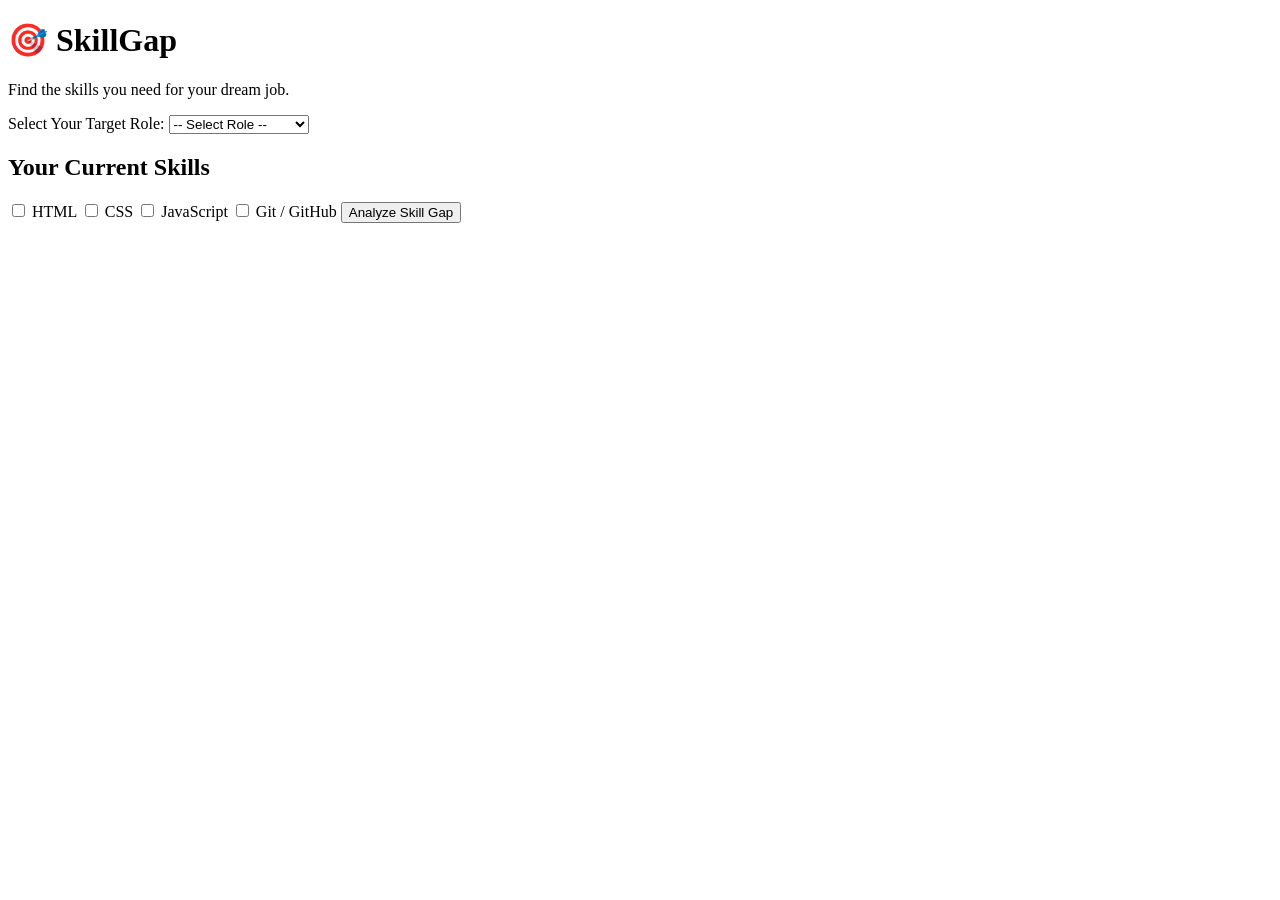
==== index.html @ c1543d16 "Added SkillGap basic UI" ====
<!DOCTYPE html>
<html lang="en">

<head>
    <meta charset="UTF-8">
    <meta name="viewport" content="width=device-width, initial-scale=1.0">

    <title>SkillGap - Job Skill Gap Analyzer</title>

    <link rel="stylesheet" href="style.css">
</head>

<body>

    <div class="container">

        <h1>🎯 SkillGap</h1>

        <p>Find the skills you need for your dream job.</p>

        <label for="role">Select Your Target Role:</label>

        <select id="role">
            <option value="">-- Select Role --</option>
            <option value="frontend">Frontend Developer</option>
            <option value="data">Data Analyst</option>
            <option value="backend">Backend Developer</option>
        </select>

        <h2>Your Current Skills</h2>

        <label>
            <input type="checkbox" value="html">
            HTML
        </label>

        <label>
            <input type="checkbox" value="css">
            CSS
        </label>

        <label>
            <input type="checkbox" value="javascript">
            JavaScript
        </label>

        <label>
            <input type="checkbox" value="git">
            Git / GitHub
        </label>

        <button id="analyzeBtn">
            Analyze Skill Gap
        </button>

        <div id="result"></div>

    </div>

    <script src="script.js"></script>

</body>

</html>
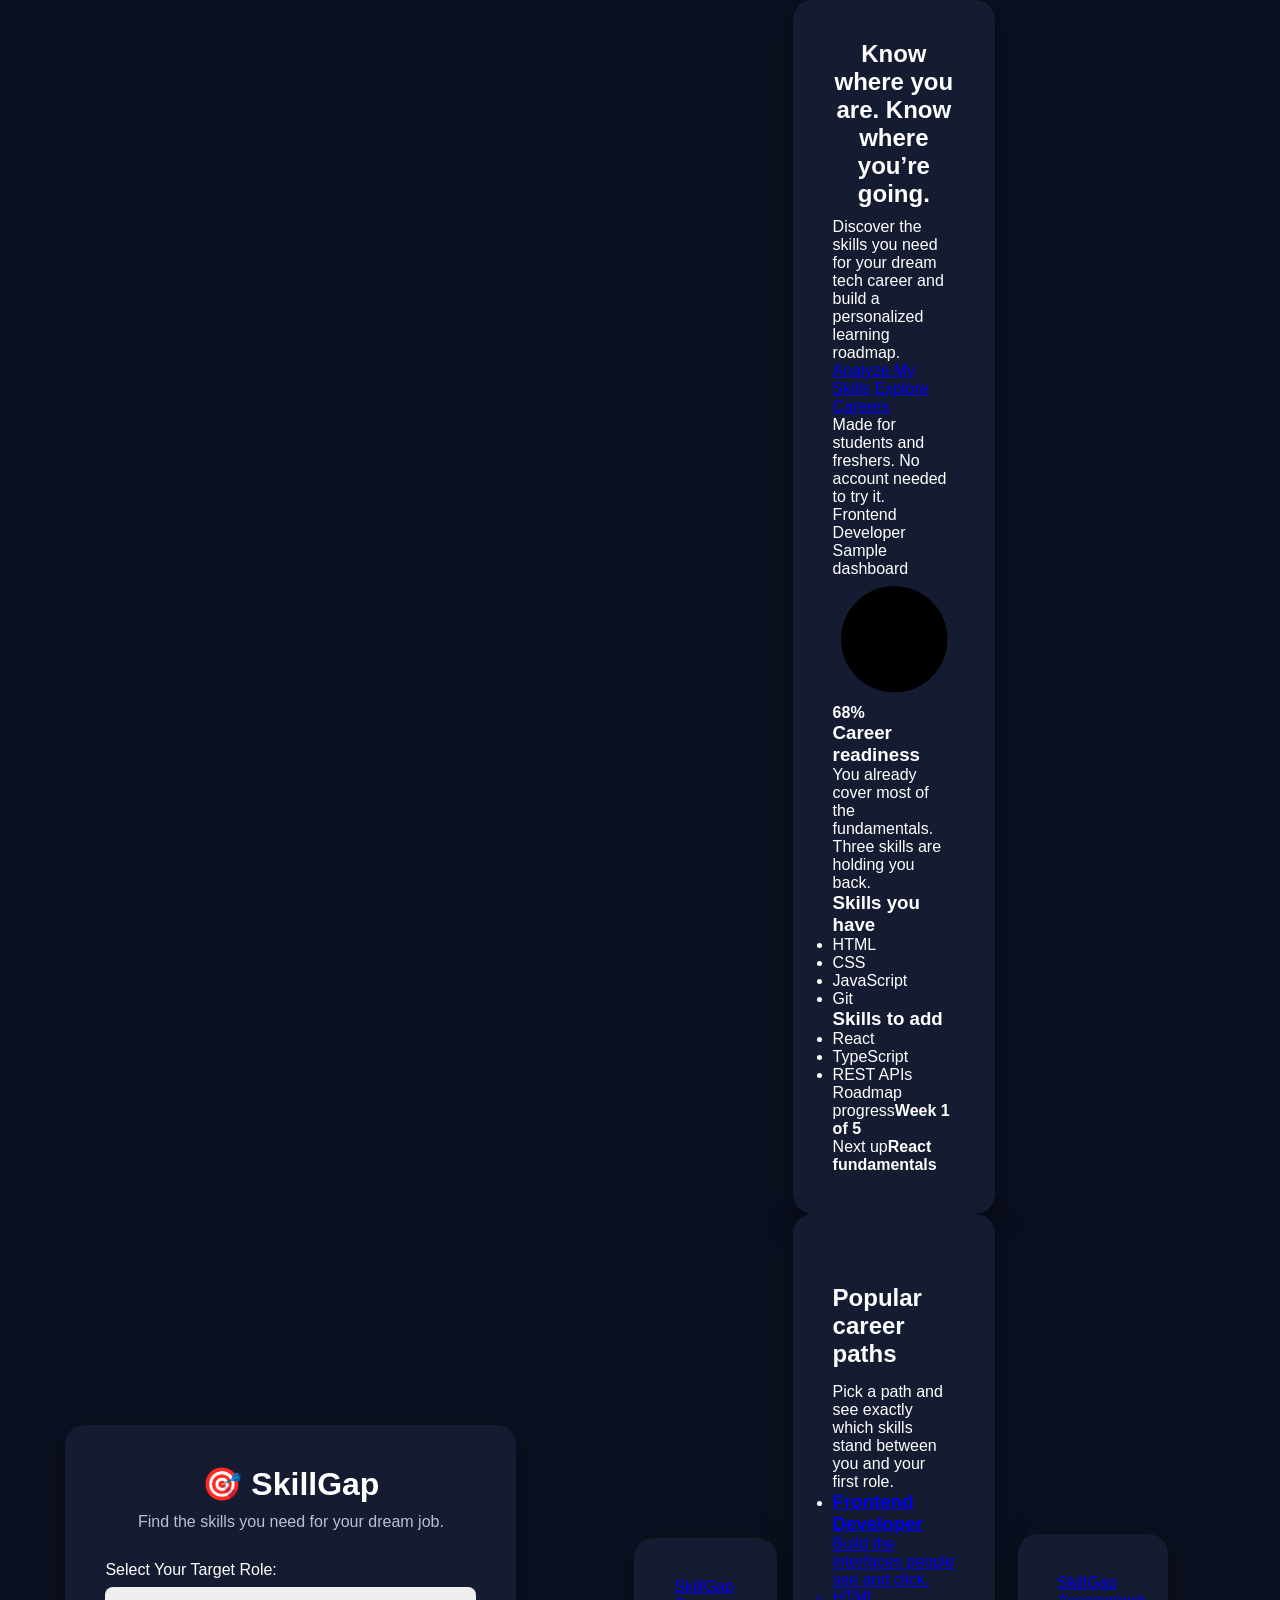
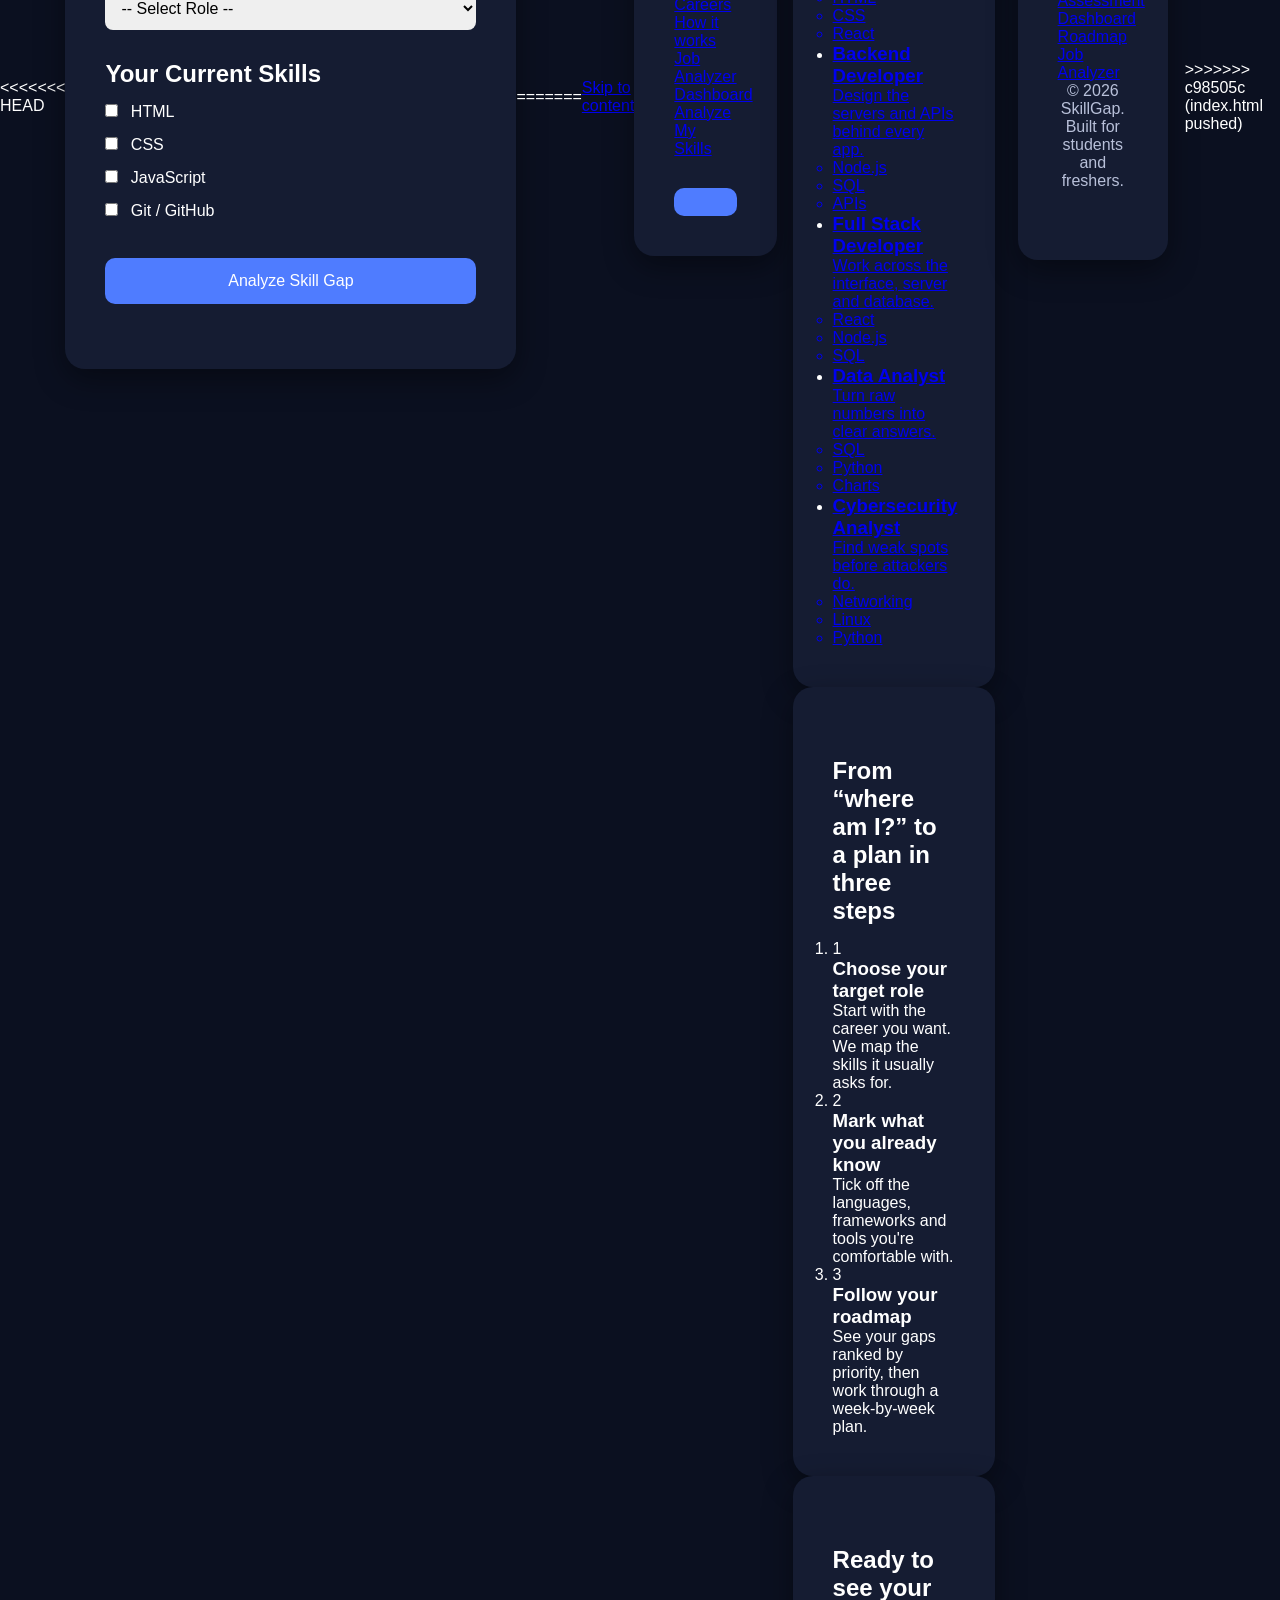
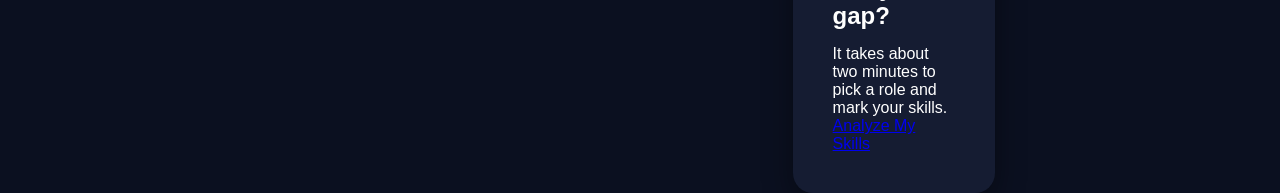
==== commit 00cb4e05: "index.html pushed" ====
--- a/index.html
+++ b/index.html
@@ -1,5 +1,6 @@
 <!DOCTYPE html>
 <html lang="en">
+<<<<<<< HEAD
 
 <head>
     <meta charset="UTF-8">
@@ -61,4 +62,255 @@
 
 </body>
 
+=======
+<head>
+  <meta charset="UTF-8">
+  <meta name="viewport" content="width=device-width, initial-scale=1">
+  <title>SkillGap: Know where you are. Know where you're going.</title>
+  <meta name="description" content="Discover the skills you need for your dream tech career and build a personalized learning roadmap.">
+
+  <!-- Fonts (Google Fonts). If they can't load, the page falls back to system fonts. -->
+  <link rel="preconnect" href="https://fonts.googleapis.com">
+  <link rel="preconnect" href="https://fonts.gstatic.com" crossorigin>
+  <link href="https://fonts.googleapis.com/css2?family=Bricolage+Grotesque:opsz,wght@12..96,500..800&family=DM+Sans:wght@400;500;600;700&display=swap" rel="stylesheet">
+
+  <link rel="stylesheet" href="style.css">
+</head>
+<body>
+  <a class="skip-link" href="#main">Skip to content</a>
+
+  <!-- ============ HEADER (same on landing + assessment) ============ -->
+  <header class="site-header">
+    <div class="container site-header__inner">
+      <a class="brand" href="index.html" aria-label="SkillGap home">
+        <span class="brand__mark" data-icon="logo"></span>
+        <span class="brand__name">SkillGap</span>
+      </a>
+
+      <nav class="site-nav" id="site-nav" aria-label="Main">
+        <a href="#careers">Careers</a>
+        <a href="#how">How it works</a>
+        <a href="analyzer.html">Job Analyzer</a>
+        <a href="dashboard.html">Dashboard</a>
+      </nav>
+
+      <a class="btn btn--primary btn--sm site-header__cta" href="assessment.html">Analyze My Skills</a>
+
+      <button class="menu-toggle" type="button" data-nav-toggle aria-expanded="false" aria-controls="site-nav" aria-label="Open menu">
+        <span class="icon" data-icon="menu"></span>
+      </button>
+    </div>
+  </header>
+
+  <main id="main">
+
+    <!-- ============ HERO ============ -->
+    <section class="hero">
+      <div class="container hero__grid">
+
+        <div class="hero__copy">
+          <!-- The two lines are joined by a dashed path drawn in CSS -->
+          <h1 class="hero__title">
+            <span class="hero__from">Know where you are.</span>
+            <span class="hero__to">Know where you’re going.</span>
+          </h1>
+
+          <p class="hero__text">
+            Discover the skills you need for your dream tech career and build a personalized learning roadmap.
+          </p>
+
+          <div class="hero__actions">
+            <a class="btn btn--primary btn--lg" href="assessment.html">Analyze My Skills</a>
+            <a class="btn btn--secondary btn--lg" href="#careers">Explore Careers</a>
+          </div>
+
+          <p class="hero__note">Made for students and freshers. No account needed to try it.</p>
+        </div>
+
+        <!-- Dashboard preview (static example data) -->
+        <div class="hero__preview">
+          <div class="preview panel">
+            <div class="preview__top">
+              <span class="preview__role"><span class="icon" data-icon="frontend"></span>Frontend Developer</span>
+              <span class="preview__hint">Sample dashboard</span>
+            </div>
+
+            <div class="preview__score">
+              <!-- Circular progress. Change style="--value: 68" to change the fill (0–100). -->
+              <div class="ring ring--sm" style="--value: 68" role="img" aria-label="Career readiness: 68 percent">
+                <svg viewBox="0 0 120 120" aria-hidden="true">
+                  <defs>
+                    <linearGradient id="ringGrad" x1="0" y1="0" x2="1" y2="1">
+                      <stop offset="0" stop-color="#38bdf8"/>
+                      <stop offset="0.5" stop-color="#6366f1"/>
+                      <stop offset="1" stop-color="#8b5cf6"/>
+                    </linearGradient>
+                  </defs>
+                  <circle class="ring__track" cx="60" cy="60" r="52" pathLength="100"/>
+                  <circle class="ring__value" cx="60" cy="60" r="52" pathLength="100"/>
+                </svg>
+                <div class="ring__label"><strong>68%</strong></div>
+              </div>
+              <div>
+                <h3>Career readiness</h3>
+                <p>You already cover most of the fundamentals. Three skills are holding you back.</p>
+              </div>
+            </div>
+
+            <div class="preview__group">
+              <h3>Skills you have</h3>
+              <ul class="tag-list tag-list--stagger">
+                <li class="tag tag--have" style="--i: 0"><span class="icon" data-icon="check"></span>HTML</li>
+                <li class="tag tag--have" style="--i: 1"><span class="icon" data-icon="check"></span>CSS</li>
+                <li class="tag tag--have" style="--i: 2"><span class="icon" data-icon="check"></span>JavaScript</li>
+                <li class="tag tag--have" style="--i: 3"><span class="icon" data-icon="check"></span>Git</li>
+              </ul>
+            </div>
+
+            <div class="preview__group">
+              <h3>Skills to add</h3>
+              <ul class="tag-list tag-list--stagger">
+                <li class="tag tag--missing" style="--i: 4"><span class="icon" data-icon="x"></span>React</li>
+                <li class="tag tag--missing" style="--i: 5"><span class="icon" data-icon="x"></span>TypeScript</li>
+                <li class="tag tag--missing" style="--i: 6"><span class="icon" data-icon="x"></span>REST APIs</li>
+              </ul>
+            </div>
+
+            <div class="preview__progress">
+              <div class="row"><span>Roadmap progress</span><strong>Week 1 of 5</strong></div>
+              <div class="gapbar" style="--value: 20" role="img" aria-label="Roadmap progress: 20 percent">
+                <div class="gapbar__fill"></div>
+              </div>
+            </div>
+          </div>
+
+          <div class="preview__float panel">
+            <span class="tile"><span class="icon" data-icon="atom"></span></span>
+            <p>Next up<strong>React fundamentals</strong></p>
+          </div>
+        </div>
+
+      </div>
+    </section>
+
+
+    <!-- ============ POPULAR CAREER PATHS ============ -->
+    <section class="section" id="careers">
+      <div class="container">
+        <div class="section__head">
+          <h2>Popular career paths</h2>
+          <p>Pick a path and see exactly which skills stand between you and your first role.</p>
+        </div>
+
+        <!-- Each card links to the assessment page with the role pre-selected (?role=...) -->
+        <ul class="career-grid">
+          <li>
+            <a class="career-card" href="assessment.html?role=frontend">
+              <span class="tile"><span class="icon" data-icon="frontend"></span></span>
+              <h3>Frontend Developer</h3>
+              <p>Build the interfaces people see and click.</p>
+              <ul class="mini-tags"><li>HTML</li><li>CSS</li><li>React</li></ul>
+            </a>
+          </li>
+          <li>
+            <a class="career-card" href="assessment.html?role=backend">
+              <span class="tile"><span class="icon" data-icon="backend"></span></span>
+              <h3>Backend Developer</h3>
+              <p>Design the servers and APIs behind every app.</p>
+              <ul class="mini-tags"><li>Node.js</li><li>SQL</li><li>APIs</li></ul>
+            </a>
+          </li>
+          <li>
+            <a class="career-card" href="assessment.html?role=fullstack">
+              <span class="tile"><span class="icon" data-icon="fullstack"></span></span>
+              <h3>Full Stack Developer</h3>
+              <p>Work across the interface, server and database.</p>
+              <ul class="mini-tags"><li>React</li><li>Node.js</li><li>SQL</li></ul>
+            </a>
+          </li>
+          <li>
+            <a class="career-card" href="assessment.html?role=data">
+              <span class="tile"><span class="icon" data-icon="data"></span></span>
+              <h3>Data Analyst</h3>
+              <p>Turn raw numbers into clear answers.</p>
+              <ul class="mini-tags"><li>SQL</li><li>Python</li><li>Charts</li></ul>
+            </a>
+          </li>
+          <li>
+            <a class="career-card" href="assessment.html?role=security">
+              <span class="tile"><span class="icon" data-icon="security"></span></span>
+              <h3>Cybersecurity Analyst</h3>
+              <p>Find weak spots before attackers do.</p>
+              <ul class="mini-tags"><li>Networking</li><li>Linux</li><li>Python</li></ul>
+            </a>
+          </li>
+        </ul>
+      </div>
+    </section>
+
+
+    <!-- ============ HOW IT WORKS ============ -->
+    <section class="section" id="how">
+      <div class="container">
+        <div class="section__head">
+          <h2>From “where am I?” to a plan in three steps</h2>
+        </div>
+
+        <ol class="steps">
+          <li class="step">
+            <span class="step__num">1</span>
+            <h3>Choose your target role</h3>
+            <p>Start with the career you want. We map the skills it usually asks for.</p>
+          </li>
+          <li class="step">
+            <span class="step__num">2</span>
+            <h3>Mark what you already know</h3>
+            <p>Tick off the languages, frameworks and tools you're comfortable with.</p>
+          </li>
+          <li class="step">
+            <span class="step__num">3</span>
+            <h3>Follow your roadmap</h3>
+            <p>See your gaps ranked by priority, then work through a week-by-week plan.</p>
+          </li>
+        </ol>
+      </div>
+    </section>
+
+
+    <!-- ============ FINAL CALL TO ACTION ============ -->
+    <section class="section" style="padding-top: 0;">
+      <div class="container">
+        <div class="cta-band">
+          <div>
+            <h2>Ready to see your gap?</h2>
+            <p>It takes about two minutes to pick a role and mark your skills.</p>
+          </div>
+          <a class="btn btn--primary btn--lg" href="assessment.html">Analyze My Skills</a>
+        </div>
+      </div>
+    </section>
+
+  </main>
+
+  <!-- ============ FOOTER ============ -->
+  <footer class="site-footer">
+    <div class="container site-footer__inner">
+      <a class="brand" href="index.html">
+        <span class="brand__mark" data-icon="logo"></span>
+        <span class="brand__name">SkillGap</span>
+      </a>
+      <nav aria-label="Footer">
+        <a href="assessment.html">Assessment</a>
+        <a href="dashboard.html">Dashboard</a>
+        <a href="roadmap.html">Roadmap</a>
+        <a href="analyzer.html">Job Analyzer</a>
+      </nav>
+      <p>© 2026 SkillGap. Built for students and freshers.</p>
+    </div>
+  </footer>
+
+  <script src="icons.js"></script>
+  <script src="main.js"></script>
+</body>
+>>>>>>> c98505c (index.html pushed)
 </html>
--- a/style.css
+++ b/style.css
@@ -0,0 +1,78 @@
+* {
+    margin: 0;
+    padding: 0;
+    box-sizing: border-box;
+}
+
+body {
+    font-family: Arial, sans-serif;
+    background: #0b1020;
+    color: white;
+    min-height: 100vh;
+
+    display: flex;
+    justify-content: center;
+    align-items: center;
+}
+
+.container {
+    width: 90%;
+    max-width: 650px;
+    background: #151c32;
+    padding: 40px;
+    border-radius: 20px;
+    box-shadow: 0 10px 30px rgba(0, 0, 0, 0.4);
+}
+
+h1 {
+    text-align: center;
+    margin-bottom: 10px;
+}
+
+.container > p {
+    text-align: center;
+    color: #b8c0d9;
+    margin-bottom: 30px;
+}
+
+label {
+    display: block;
+    margin: 15px 0 8px;
+}
+
+select {
+    width: 100%;
+    padding: 12px;
+    border-radius: 8px;
+    border: none;
+    font-size: 16px;
+}
+
+h2 {
+    margin-top: 30px;
+    margin-bottom: 15px;
+}
+
+input[type="checkbox"] {
+    margin-right: 8px;
+}
+
+button {
+    width: 100%;
+    margin-top: 30px;
+    padding: 14px;
+    border: none;
+    border-radius: 10px;
+    background: #4f7cff;
+    color: white;
+    font-size: 16px;
+    cursor: pointer;
+}
+
+button:hover {
+    opacity: 0.9;
+}
+
+#result {
+    margin-top: 25px;
+}
--- a/style.css
+++ b/style.css
@@ -0,0 +1,78 @@
+* {
+    margin: 0;
+    padding: 0;
+    box-sizing: border-box;
+}
+
+body {
+    font-family: Arial, sans-serif;
+    background: #0b1020;
+    color: white;
+    min-height: 100vh;
+
+    display: flex;
+    justify-content: center;
+    align-items: center;
+}
+
+.container {
+    width: 90%;
+    max-width: 650px;
+    background: #151c32;
+    padding: 40px;
+    border-radius: 20px;
+    box-shadow: 0 10px 30px rgba(0, 0, 0, 0.4);
+}
+
+h1 {
+    text-align: center;
+    margin-bottom: 10px;
+}
+
+.container > p {
+    text-align: center;
+    color: #b8c0d9;
+    margin-bottom: 30px;
+}
+
+label {
+    display: block;
+    margin: 15px 0 8px;
+}
+
+select {
+    width: 100%;
+    padding: 12px;
+    border-radius: 8px;
+    border: none;
+    font-size: 16px;
+}
+
+h2 {
+    margin-top: 30px;
+    margin-bottom: 15px;
+}
+
+input[type="checkbox"] {
+    margin-right: 8px;
+}
+
+button {
+    width: 100%;
+    margin-top: 30px;
+    padding: 14px;
+    border: none;
+    border-radius: 10px;
+    background: #4f7cff;
+    color: white;
+    font-size: 16px;
+    cursor: pointer;
+}
+
+button:hover {
+    opacity: 0.9;
+}
+
+#result {
+    margin-top: 25px;
+}
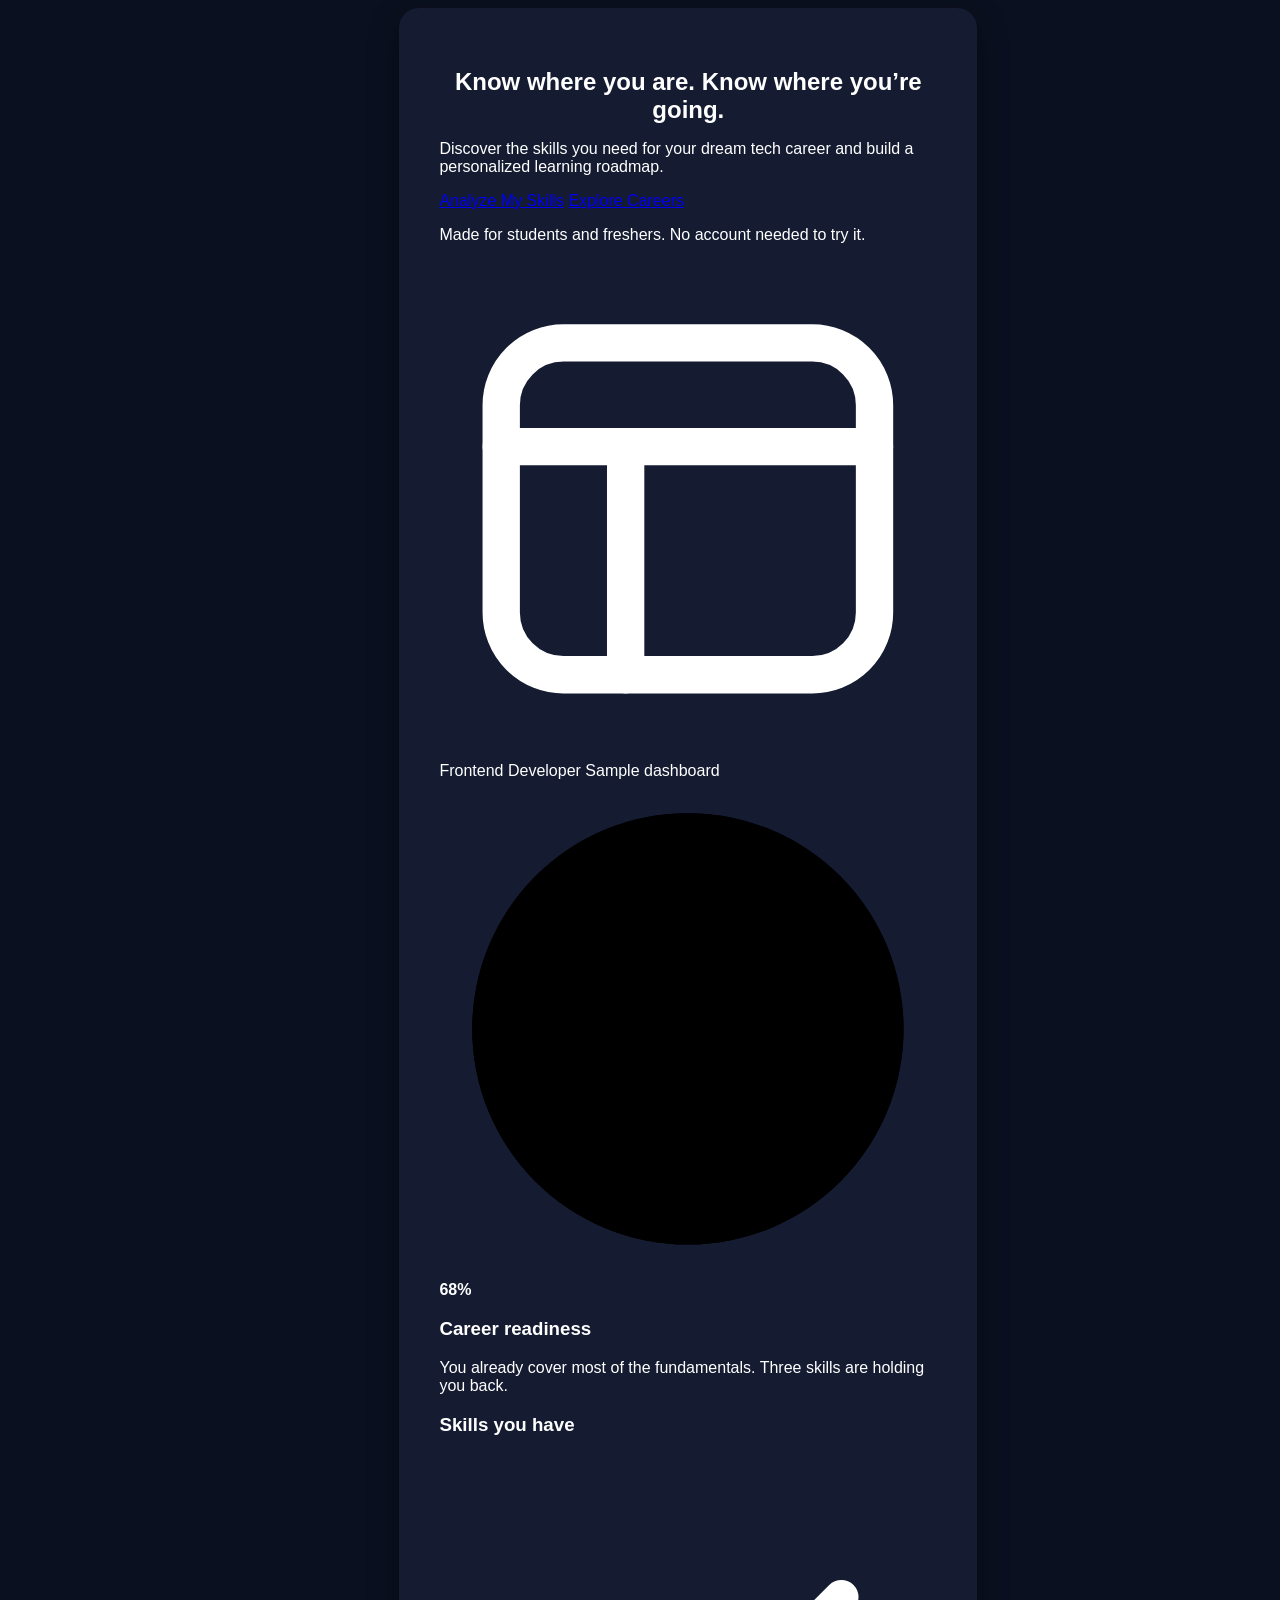
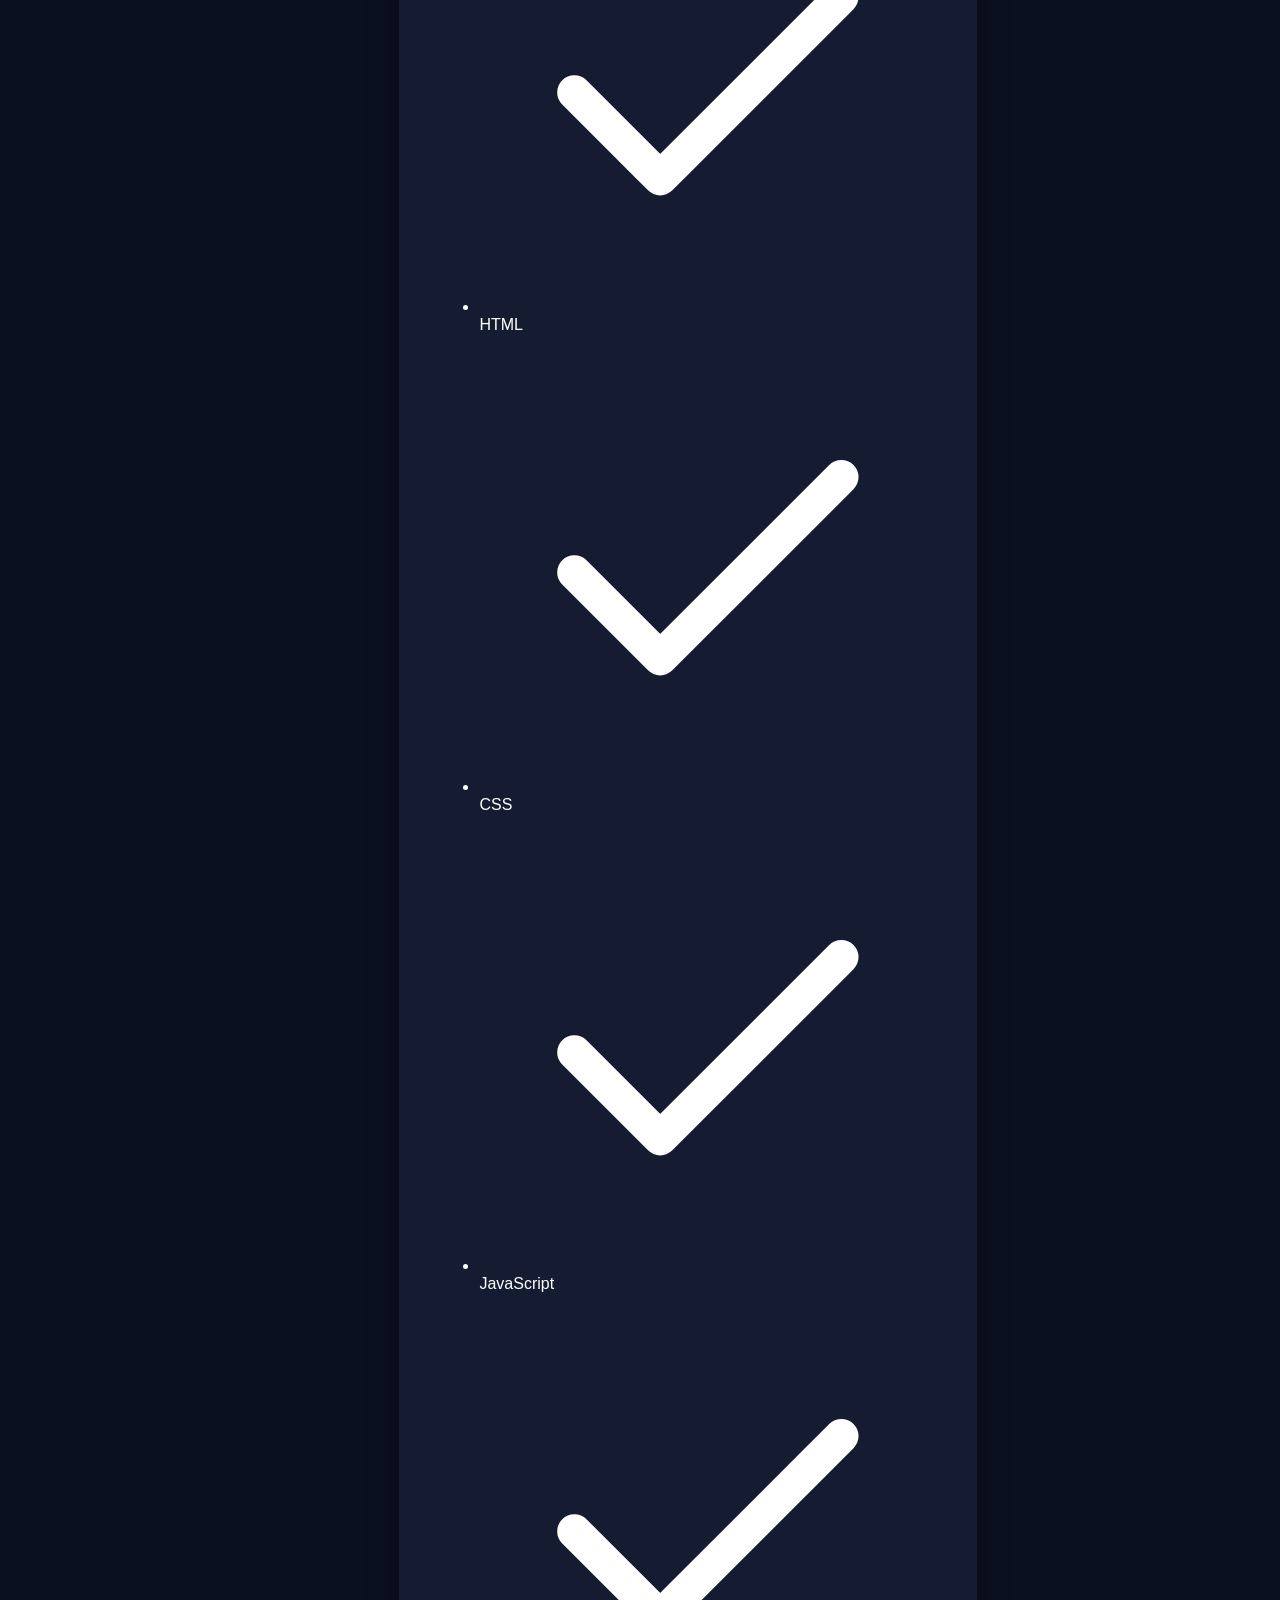
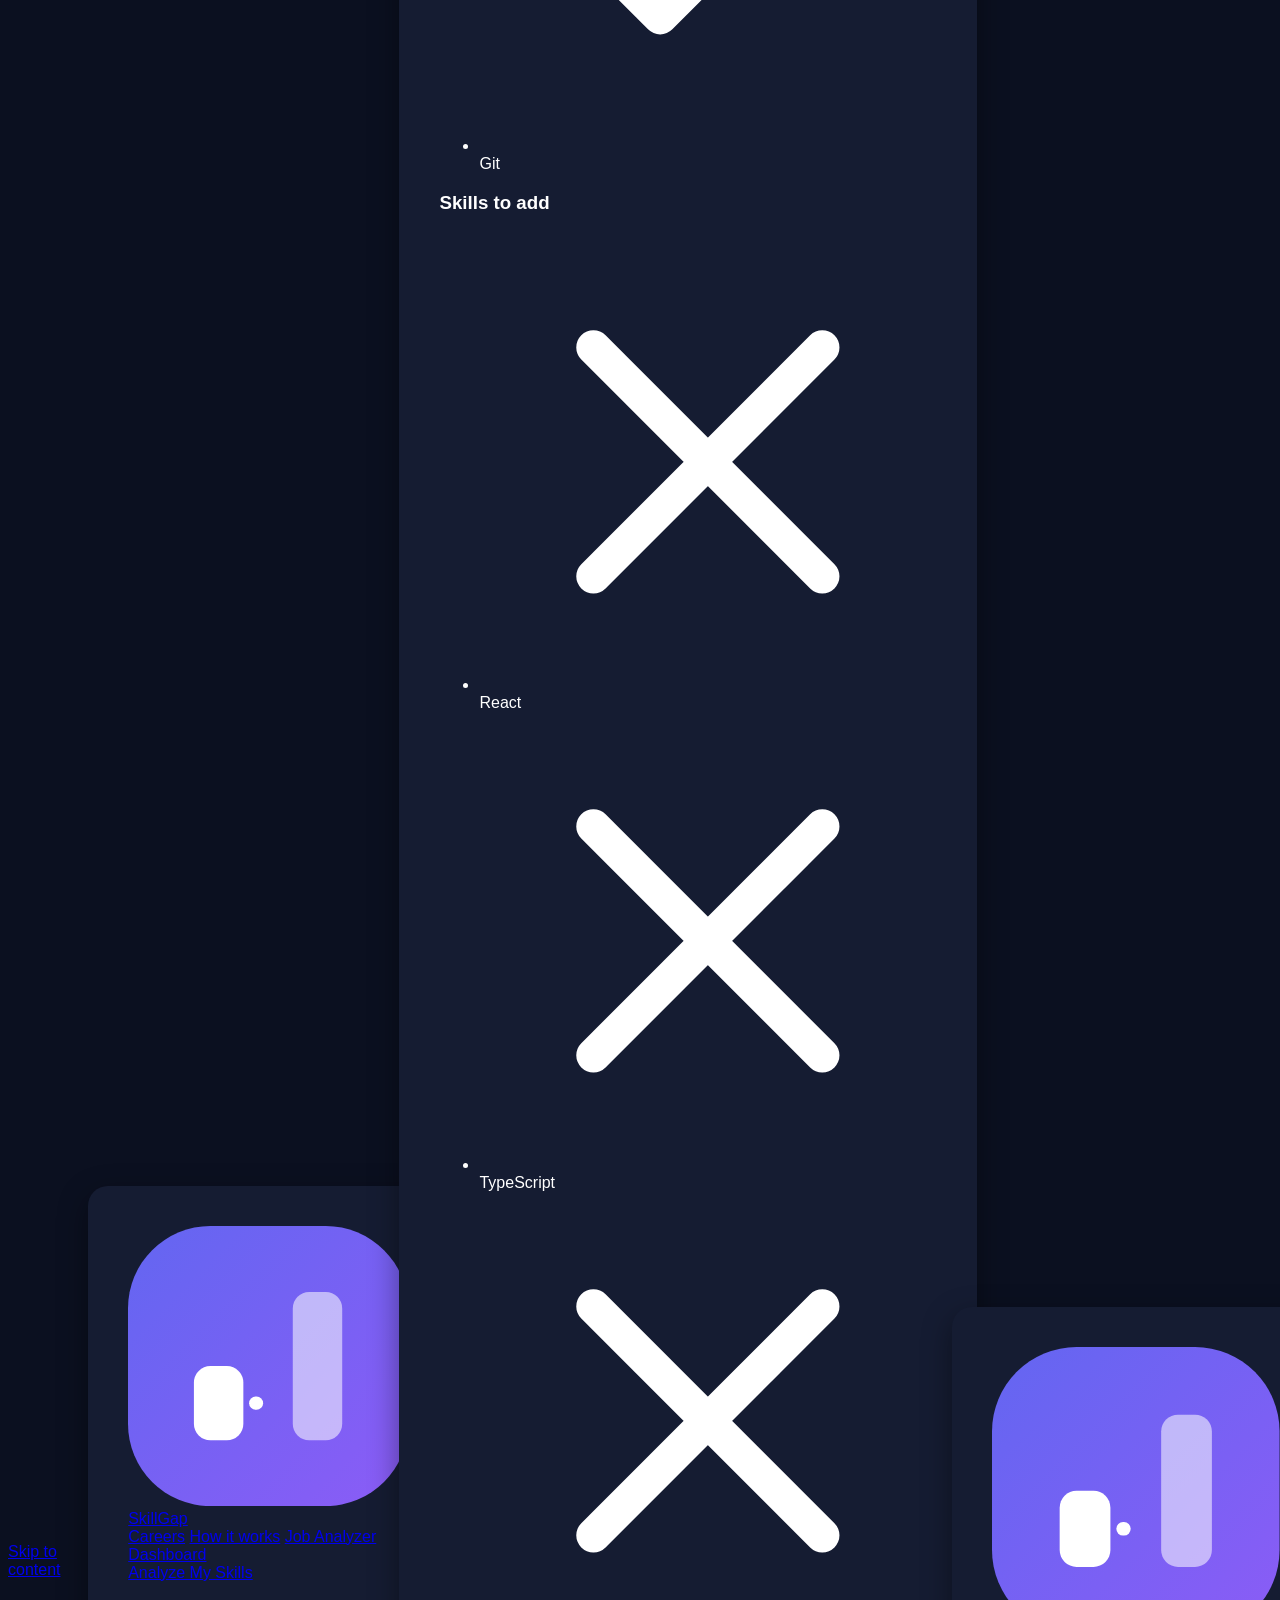
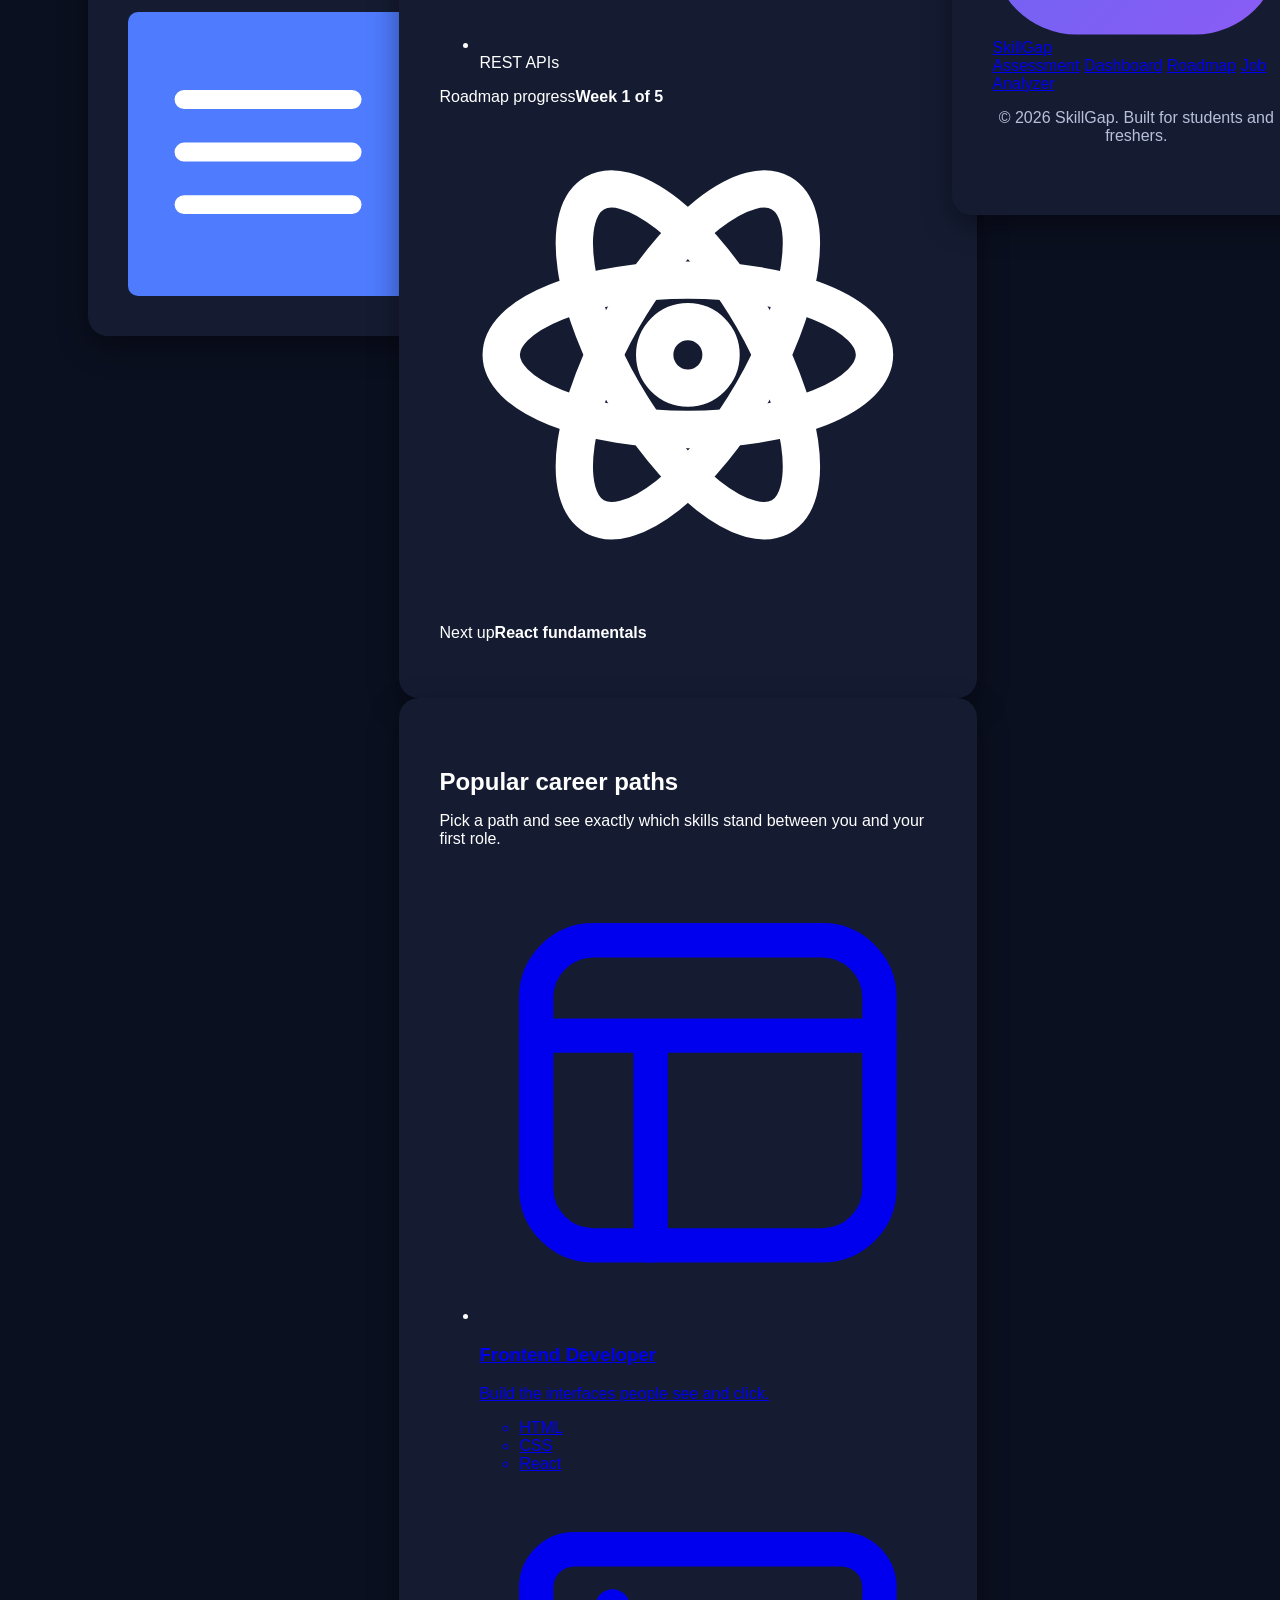
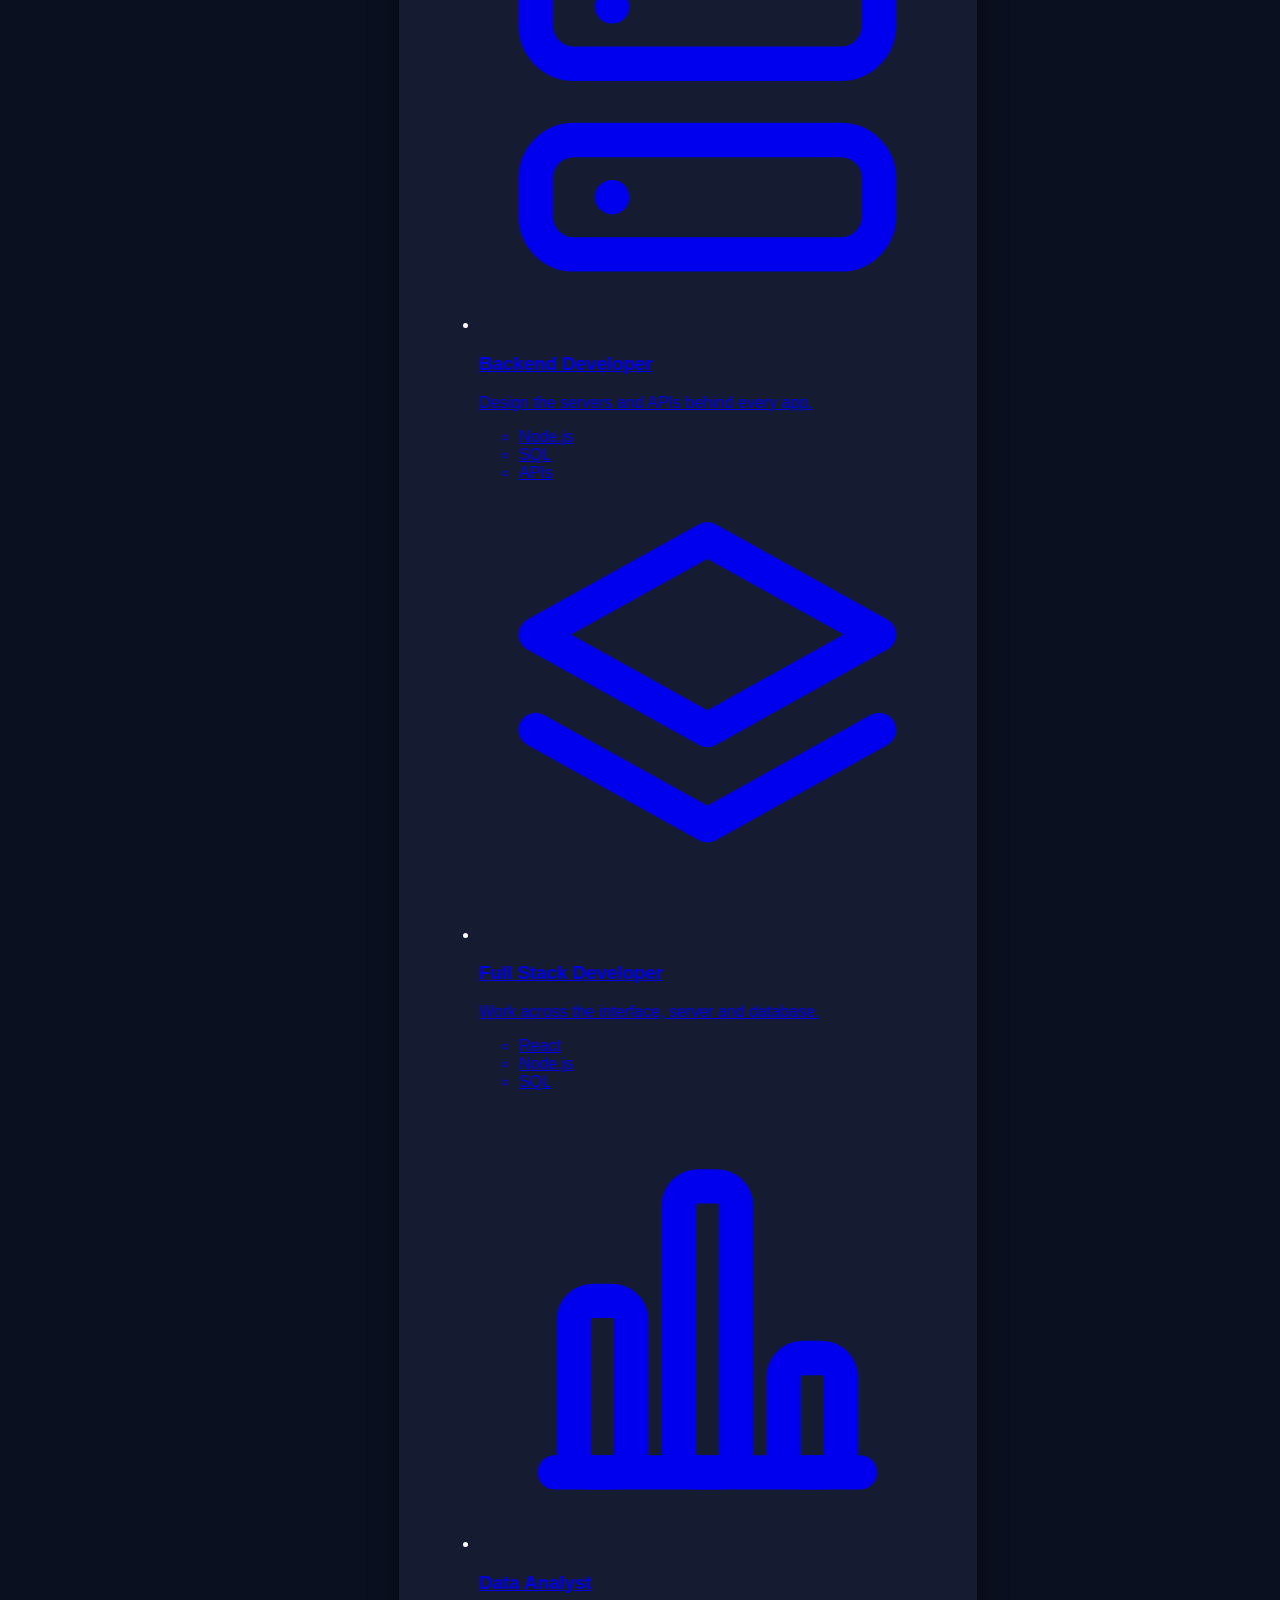
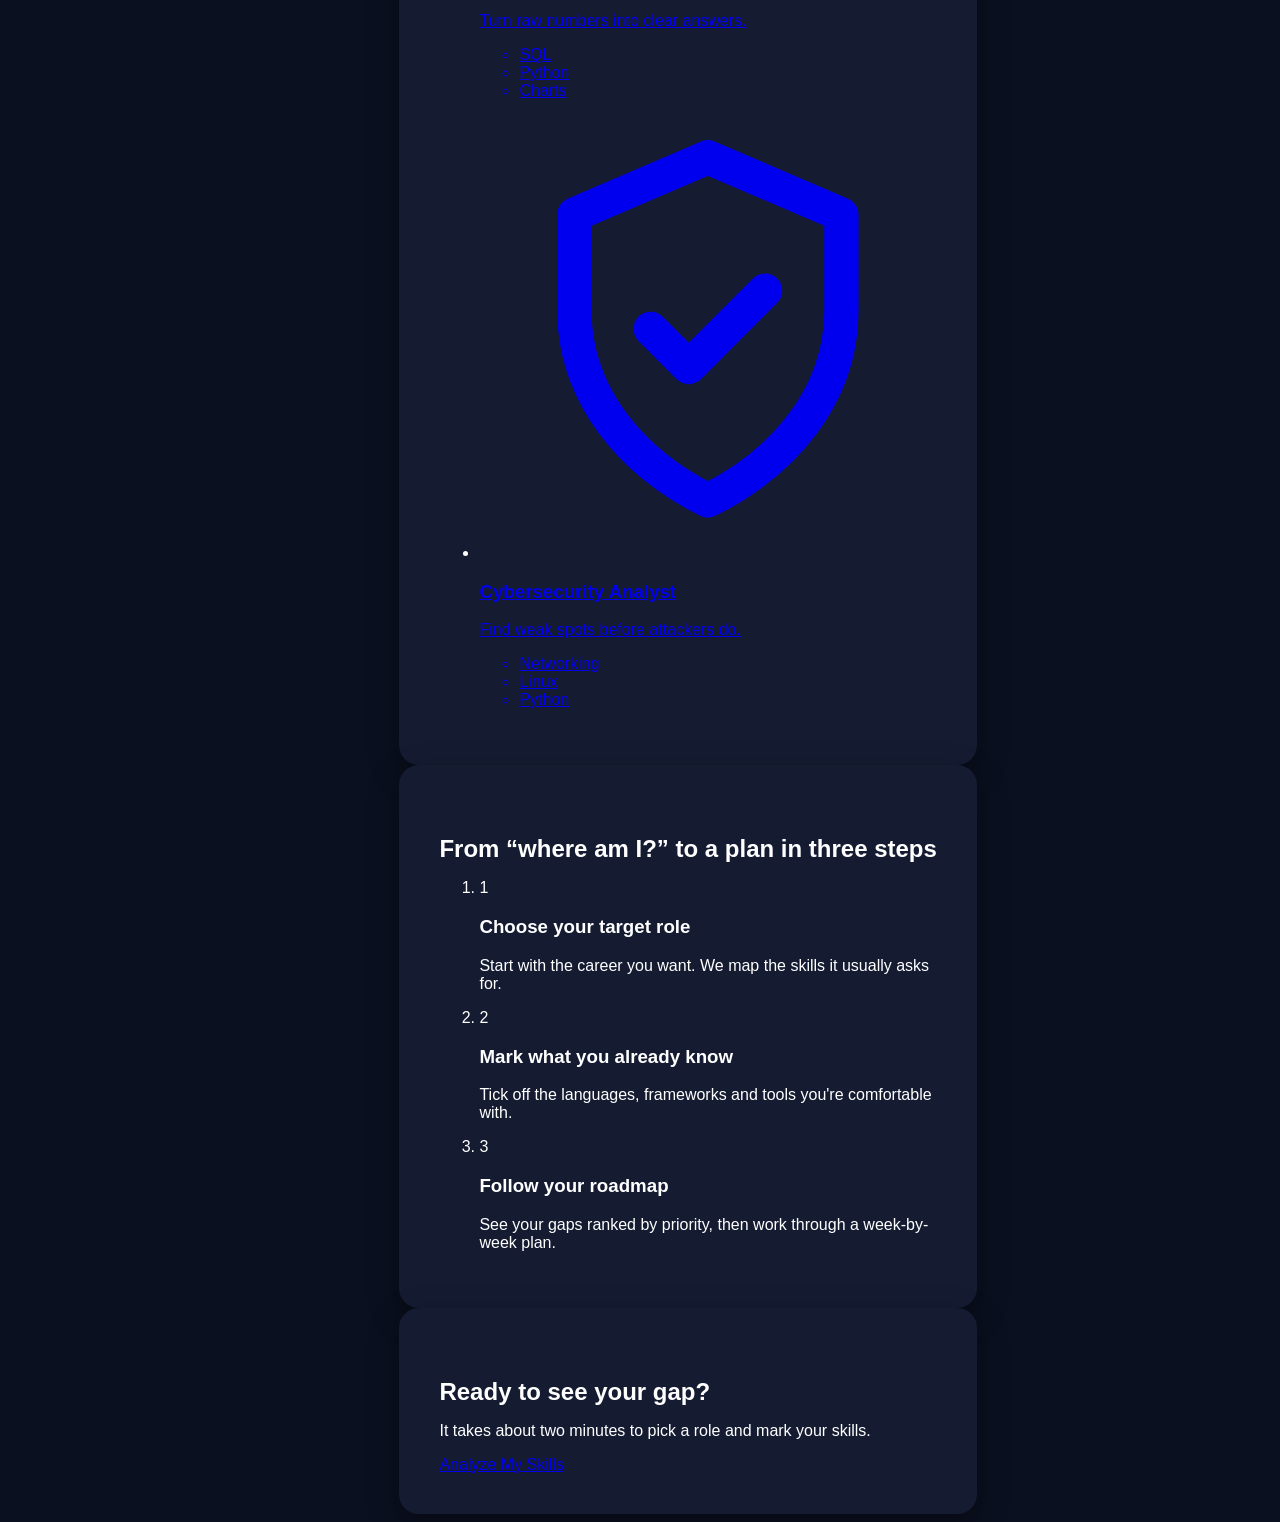
==== commit 51eee41c: "indexx final call" ====
--- a/index.html
+++ b/index.html
@@ -1,68 +1,5 @@
 <!DOCTYPE html>
 <html lang="en">
-<<<<<<< HEAD
-
-<head>
-    <meta charset="UTF-8">
-    <meta name="viewport" content="width=device-width, initial-scale=1.0">
-
-    <title>SkillGap - Job Skill Gap Analyzer</title>
-
-    <link rel="stylesheet" href="style.css">
-</head>
-
-<body>
-
-    <div class="container">
-
-        <h1>🎯 SkillGap</h1>
-
-        <p>Find the skills you need for your dream job.</p>
-
-        <label for="role">Select Your Target Role:</label>
-
-        <select id="role">
-            <option value="">-- Select Role --</option>
-            <option value="frontend">Frontend Developer</option>
-            <option value="data">Data Analyst</option>
-            <option value="backend">Backend Developer</option>
-        </select>
-
-        <h2>Your Current Skills</h2>
-
-        <label>
-            <input type="checkbox" value="html">
-            HTML
-        </label>
-
-        <label>
-            <input type="checkbox" value="css">
-            CSS
-        </label>
-
-        <label>
-            <input type="checkbox" value="javascript">
-            JavaScript
-        </label>
-
-        <label>
-            <input type="checkbox" value="git">
-            Git / GitHub
-        </label>
-
-        <button id="analyzeBtn">
-            Analyze Skill Gap
-        </button>
-
-        <div id="result"></div>
-
-    </div>
-
-    <script src="script.js"></script>
-
-</body>
-
-=======
 <head>
   <meta charset="UTF-8">
   <meta name="viewport" content="width=device-width, initial-scale=1">
@@ -312,5 +249,4 @@
   <script src="icons.js"></script>
   <script src="main.js"></script>
 </body>
->>>>>>> c98505c (index.html pushed)
 </html>
--- a/style.css
+++ b/style.css
@@ -1,3 +1,4 @@
+<<<<<<< HEAD
 * {
     margin: 0;
     padding: 0;
@@ -75,4 +76,1437 @@
 
 #result {
     margin-top: 25px;
+=======
+/* =========================================================
+   SkillGap — shared design system
+   Used by: index.html, assessment.html, dashboard.html,
+            roadmap.html, analyzer.html
+
+   Table of contents
+   1.  Design tokens (colors, fonts, radii, shadows)
+   2.  Reset & base
+   3.  Layout helpers
+   4.  Buttons
+   5.  Small components (tags, badges, panels, bars, ring)
+   6.  Site header & footer (landing + assessment)
+   7.  Landing page
+   8.  Assessment page
+   9.  App shell (sidebar layout)
+   10. Dashboard page
+   11. Roadmap page
+   12. Job analyzer page
+   13. Responsive rules
+   14. Reduced motion
+   ========================================================= */
+
+
+/* =========================================================
+   1. DESIGN TOKENS
+   Change a color here and it updates everywhere.
+   ========================================================= */
+:root {
+  /* Backgrounds (dark navy) */
+  --bg: #0a0e27;
+  --surface: #131a42;
+  --surface-2: #1a2257;
+
+  /* Borders */
+  --border: rgba(148, 160, 255, 0.16);
+  --border-strong: rgba(148, 160, 255, 0.34);
+
+  /* Text */
+  --text: #eef1ff;
+  --muted: #a6aed6;
+  --faint: #838cbd;
+
+  /* Brand accents */
+  --indigo: #6366f1;
+  --violet: #8b5cf6;
+  --sky: #38bdf8;
+  --grad-accent: linear-gradient(135deg, #6366f1 0%, #8b5cf6 100%);
+
+  /* Status colors */
+  --good: #34d399;   /* skills you have */
+  --warn: #fbbf24;   /* medium priority */
+  --bad: #fb7185;    /* missing / high priority */
+
+  /* Fonts (loaded from Google Fonts in each page's <head>) */
+  --font-display: "Bricolage Grotesque", "Segoe UI", system-ui, sans-serif;
+  --font-body: "DM Sans", "Segoe UI", system-ui, sans-serif;
+
+  /* Corner radii: bigger element = bigger radius */
+  --r-sm: 8px;
+  --r-md: 12px;
+  --r-lg: 20px;
+  --r-xl: 28px;
+  --r-pill: 999px;
+
+  /* Shadows */
+  --shadow-sm: 0 2px 10px rgba(3, 6, 25, 0.35);
+  --shadow-md: 0 14px 36px rgba(3, 6, 25, 0.45);
+  --shadow-glow: 0 14px 40px rgba(99, 102, 241, 0.32);
+
+  /* Motion */
+  --ease: cubic-bezier(0.2, 0.7, 0.2, 1);
+  --dur: 0.2s;
+}
+
+
+/* =========================================================
+   2. RESET & BASE
+   ========================================================= */
+*,
+*::before,
+*::after { box-sizing: border-box; }
+
+html {
+  scroll-behavior: smooth;
+  -webkit-text-size-adjust: 100%;
+}
+
+body {
+  margin: 0;
+  min-height: 100vh;
+  font-family: var(--font-body);
+  font-size: 1rem;
+  line-height: 1.6;
+  color: var(--text);
+  -webkit-font-smoothing: antialiased;
+  /* Soft indigo + violet glow at the top of every page */
+  background:
+    radial-gradient(900px 520px at 85% -8%, rgba(99, 102, 241, 0.26), transparent 60%),
+    radial-gradient(700px 420px at -5% 6%, rgba(139, 92, 246, 0.15), transparent 60%),
+    var(--bg);
+  background-repeat: no-repeat;
+}
+
+h1, h2, h3, h4 {
+  margin: 0;
+  font-family: var(--font-display);
+  font-weight: 700;
+  line-height: 1.15;
+  letter-spacing: -0.02em;
+}
+
+p { margin: 0; }
+ul, ol { margin: 0; padding: 0; list-style: none; }
+a { color: inherit; text-decoration: none; }
+button, input, textarea { font: inherit; color: inherit; }
+button { cursor: pointer; }
+svg { display: block; max-width: 100%; }
+
+/* Visible keyboard focus on everything interactive */
+:focus-visible {
+  outline: 2px solid var(--sky);
+  outline-offset: 3px;
+}
+
+
+/* =========================================================
+   3. LAYOUT HELPERS
+   ========================================================= */
+.container {
+  width: min(1180px, calc(100% - 2.5rem));
+  margin-inline: auto;
+}
+
+/* Hide something visually but keep it for screen readers */
+.visually-hidden {
+  position: absolute !important;
+  width: 1px;
+  height: 1px;
+  margin: -1px;
+  padding: 0;
+  overflow: hidden;
+  clip: rect(0 0 0 0);
+  white-space: nowrap;
+  border: 0;
+}
+
+/* Makes the HTML "hidden" attribute always win */
+[hidden] { display: none !important; }
+
+.skip-link {
+  position: absolute;
+  left: 1rem;
+  top: -4rem;
+  z-index: 100;
+  padding: 0.6rem 1rem;
+  background: var(--indigo);
+  color: #fff;
+  border-radius: var(--r-sm);
+  transition: top var(--dur);
+}
+.skip-link:focus { top: 1rem; }
+
+.muted { color: var(--muted); }
+
+/* Icons are injected by icons.js into <span class="icon" data-icon="name"> */
+.icon {
+  display: inline-flex;
+  width: 1.25rem;
+  height: 1.25rem;
+  flex: none;
+}
+.icon svg { width: 100%; height: 100%; }
+
+.section { padding: clamp(3rem, 7vw, 5.5rem) 0; }
+
+.section__head { max-width: 40rem; margin-bottom: 2.5rem; }
+.section__head h2 { font-size: clamp(1.8rem, 3.4vw, 2.6rem); }
+.section__head p { margin-top: 0.75rem; color: var(--muted); font-size: 1.05rem; }
+
+
+/* =========================================================
+   4. BUTTONS
+   Usage: <a class="btn btn--primary">…</a>
+   Sizes: btn--sm, btn--lg    Styles: btn--primary, btn--secondary, btn--ghost
+   ========================================================= */
+.btn {
+  display: inline-flex;
+  align-items: center;
+  justify-content: center;
+  gap: 0.6rem;
+  padding: 0.8rem 1.5rem;
+  border: 1px solid transparent;
+  border-radius: var(--r-md);
+  font-weight: 600;
+  line-height: 1.2;
+  white-space: nowrap;
+  transition: transform var(--dur) var(--ease), box-shadow var(--dur) var(--ease),
+              background var(--dur), border-color var(--dur), filter var(--dur);
+}
+
+.btn--primary {
+  background: var(--grad-accent);
+  color: #fff;
+  box-shadow: var(--shadow-glow);
+}
+.btn--primary:hover { transform: translateY(-2px); filter: brightness(1.1); }
+.btn--primary:active { transform: translateY(0); }
+
+.btn--secondary {
+  background: rgba(148, 160, 255, 0.06);
+  border-color: var(--border-strong);
+  color: var(--text);
+}
+.btn--secondary:hover {
+  background: rgba(148, 160, 255, 0.14);
+  border-color: rgba(148, 160, 255, 0.55);
+  transform: translateY(-2px);
+}
+
+.btn--ghost {
+  background: transparent;
+  color: var(--muted);
+  padding-inline: 1rem;
+}
+.btn--ghost:hover { color: var(--text); background: rgba(148, 160, 255, 0.1); }
+
+.btn--sm { padding: 0.55rem 1.05rem; font-size: 0.9rem; }
+.btn--lg { padding: 1.05rem 2rem; font-size: 1.1rem; border-radius: var(--r-lg); }
+
+.btn[disabled] {
+  opacity: 0.45;
+  cursor: not-allowed;
+  box-shadow: none;
+  transform: none;
+  filter: none;
+}
+
+/* The little → nudges right on hover */
+.btn__arrow { transition: transform var(--dur) var(--ease); }
+.btn:not([disabled]):hover .btn__arrow { transform: translateX(4px); }
+
+
+/* =========================================================
+   5. SMALL COMPONENTS
+   ========================================================= */
+
+/* --- Panel: the basic card surface --- */
+.panel {
+  background: linear-gradient(180deg, rgba(26, 34, 87, 0.6), rgba(19, 26, 66, 0.6));
+  border: 1px solid var(--border);
+  border-radius: var(--r-lg);
+  padding: 1.5rem;
+  box-shadow: var(--shadow-sm);
+}
+
+.panel__head {
+  display: flex;
+  align-items: center;
+  justify-content: space-between;
+  gap: 1rem;
+  margin-bottom: 1.25rem;
+}
+.panel__head h2 { font-size: 1.25rem; }
+.panel__link {
+  color: var(--sky);
+  font-size: 0.9rem;
+  font-weight: 500;
+}
+.panel__link:hover { text-decoration: underline; text-underline-offset: 3px; }
+
+/* --- Tags: skills you have / skills you're missing --- */
+.tag-list { display: flex; flex-wrap: wrap; gap: 0.5rem; }
+
+.tag {
+  display: inline-flex;
+  align-items: center;
+  gap: 0.4rem;
+  padding: 0.35rem 0.85rem 0.35rem 0.65rem;
+  border-radius: var(--r-pill);
+  border: 1px solid var(--border);
+  font-size: 0.875rem;
+  font-weight: 500;
+}
+.tag .icon { width: 0.95rem; height: 0.95rem; }
+
+.tag--have {
+  color: #a7f3d0;
+  background: rgba(52, 211, 153, 0.12);
+  border-color: rgba(52, 211, 153, 0.35);
+}
+/* Dashed outline = "not there yet" */
+.tag--missing {
+  color: #fda4af;
+  background: rgba(251, 113, 133, 0.07);
+  border: 1px dashed rgba(251, 113, 133, 0.55);
+}
+
+/* --- Priority badges (always colour + text, never colour alone) --- */
+.badge {
+  display: inline-flex;
+  align-items: center;
+  gap: 0.4rem;
+  padding: 0.2rem 0.7rem;
+  border-radius: var(--r-pill);
+  font-size: 0.78rem;
+  font-weight: 600;
+  white-space: nowrap;
+}
+.badge::before {
+  content: "";
+  width: 0.45rem;
+  height: 0.45rem;
+  border-radius: 50%;
+  background: currentColor;
+}
+.badge--high   { color: #fda4af; background: rgba(251, 113, 133, 0.14); }
+.badge--medium { color: #fcd34d; background: rgba(251, 191, 36, 0.14); }
+.badge--low    { color: #7dd3fc; background: rgba(56, 189, 248, 0.14); }
+
+/* --- Icon tile: rounded square that holds an icon --- */
+.tile {
+  display: grid;
+  place-items: center;
+  width: 2.75rem;
+  height: 2.75rem;
+  flex: none;
+  border-radius: var(--r-md);
+  background: rgba(99, 102, 241, 0.16);
+  color: #b4b8ff;
+}
+.tile .icon { width: 1.35rem; height: 1.35rem; }
+.tile--good { background: rgba(52, 211, 153, 0.14); color: var(--good); }
+.tile--warn { background: rgba(251, 191, 36, 0.14); color: var(--warn); }
+.tile--bad  { background: rgba(251, 113, 133, 0.14); color: var(--bad); }
+
+/* --- Gap bar: THE signature element ---
+   Solid gradient = what you have.
+   Diagonal stripes = the gap you still need to close.
+   Set the amount with style="--value: 68" (a number from 0 to 100). */
+.gapbar {
+  --value: 0;
+  height: 12px;
+  border-radius: var(--r-pill);
+  overflow: hidden;
+  background: repeating-linear-gradient(
+    -45deg,
+    rgba(148, 160, 255, 0.24) 0 6px,
+    rgba(148, 160, 255, 0.07) 6px 12px
+  );
+}
+.gapbar--lg { height: 16px; }
+
+.gapbar__fill {
+  height: 100%;
+  width: calc(var(--value) * 1%);
+  border-radius: inherit;
+  background: var(--grad-accent);
+  transition: width 0.5s var(--ease);
+  /* Fills in once when the page loads */
+  animation: bar-grow 1.1s var(--ease) 0.3s backwards;
+}
+@keyframes bar-grow { from { width: 0; } }
+
+/* Small legend under a gap bar */
+.legend { display: flex; flex-wrap: wrap; gap: 1.25rem; font-size: 0.85rem; color: var(--muted); }
+.legend span { display: inline-flex; align-items: center; gap: 0.5rem; }
+.legend i {
+  width: 1.5rem;
+  height: 0.65rem;
+  border-radius: var(--r-pill);
+  background: var(--grad-accent);
+}
+.legend i.is-gap {
+  background: repeating-linear-gradient(-45deg, rgba(148, 160, 255, 0.4) 0 4px, rgba(148, 160, 255, 0.12) 4px 8px);
+}
+
+/* --- Progress ring (circle). Set the amount with style="--value: 68" ---
+   The circles use pathLength="100", so a value of 68 draws 68% of the circle. */
+.ring {
+  --value: 0;
+  --ring-size: 170px;
+  position: relative;
+  width: var(--ring-size);
+  aspect-ratio: 1;
+  flex: none;
+}
+.ring svg { width: 100%; height: 100%; transform: rotate(-90deg); }
+.ring__track,
+.ring__value { fill: none; stroke-width: 9; }
+.ring__track { stroke: rgba(148, 160, 255, 0.16); }
+.ring__value {
+  stroke: url(#ringGrad);
+  stroke-linecap: round;
+  stroke-dasharray: 100 100;
+  stroke-dashoffset: calc(100 - var(--value));
+  animation: ring-draw 1.3s var(--ease) 0.2s backwards;
+}
+@keyframes ring-draw { from { stroke-dashoffset: 100; } }
+
+.ring__label {
+  position: absolute;
+  inset: 0;
+  display: grid;
+  place-content: center;
+  text-align: center;
+}
+.ring__label strong {
+  font-family: var(--font-display);
+  font-size: calc(var(--ring-size) * 0.27);
+  line-height: 1;
+  letter-spacing: -0.04em;
+}
+.ring__label span { margin-top: 0.4rem; font-size: 0.85rem; color: var(--muted); }
+.ring--sm { --ring-size: 104px; }
+
+
+/* =========================================================
+   6. SITE HEADER & FOOTER (landing + assessment pages)
+   ========================================================= */
+.site-header {
+  position: sticky;
+  top: 0;
+  z-index: 50;
+  background: rgba(10, 14, 39, 0.72);
+  backdrop-filter: blur(14px);
+  -webkit-backdrop-filter: blur(14px);
+  border-bottom: 1px solid var(--border);
+}
+.site-header__inner {
+  display: flex;
+  align-items: center;
+  gap: 1.5rem;
+  min-height: 72px;
+}
+
+/* Logo + name, also used in the sidebar */
+.brand { display: inline-flex; align-items: center; gap: 0.65rem; }
+.brand__mark { display: inline-flex; width: 34px; height: 34px; }
+.brand__mark svg { width: 100%; height: 100%; }
+.brand__name {
+  font-family: var(--font-display);
+  font-size: 1.35rem;
+  font-weight: 700;
+  letter-spacing: -0.03em;
+}
+
+.site-nav { display: flex; gap: 1.75rem; margin-left: auto; }
+.site-nav a {
+  color: var(--muted);
+  font-weight: 500;
+  padding: 0.25rem 0;
+  transition: color var(--dur);
+}
+.site-nav a:hover,
+.site-nav a[aria-current="page"] { color: var(--text); }
+
+/* Hamburger button: only visible on small screens */
+.menu-toggle {
+  display: none;
+  place-items: center;
+  width: 2.75rem;
+  height: 2.75rem;
+  margin-left: auto;
+  border: 1px solid var(--border);
+  border-radius: var(--r-md);
+  background: rgba(148, 160, 255, 0.06);
+}
+
+.site-footer {
+  border-top: 1px solid var(--border);
+  padding: 2rem 0;
+  color: var(--muted);
+  font-size: 0.9rem;
+}
+.site-footer__inner {
+  display: flex;
+  flex-wrap: wrap;
+  align-items: center;
+  justify-content: space-between;
+  gap: 1rem 2rem;
+}
+.site-footer nav { display: flex; flex-wrap: wrap; gap: 1.25rem; }
+.site-footer nav a:hover { color: var(--text); }
+
+
+/* =========================================================
+   7. LANDING PAGE (index.html)
+   ========================================================= */
+.hero { padding: clamp(3rem, 8vw, 6rem) 0 clamp(3rem, 6vw, 5rem); }
+.hero__grid {
+  display: grid;
+  grid-template-columns: minmax(0, 1.05fr) minmax(0, 1fr);
+  gap: clamp(2rem, 5vw, 4.5rem);
+  align-items: center;
+}
+
+/* Headline: a dot ("you are here") joined by a dashed path to a ring
+   ("where you're going"). The markers are drawn with ::before / ::after. */
+.hero__title {
+  position: relative;
+  padding-left: 1.9rem;
+  margin-bottom: 1.5rem;
+  font-size: clamp(2.4rem, 4.8vw, 4rem);
+  line-height: 1.04;
+  letter-spacing: -0.035em;
+  text-wrap: balance;
+}
+.hero__from,
+.hero__to { display: block; position: relative; }
+.hero__from { margin-bottom: 0.14em; }
+
+.hero__from::before,
+.hero__to::before {
+  content: "";
+  position: absolute;
+  left: -1.9rem;
+  top: calc(0.52em - 7px);
+  width: 14px;
+  height: 14px;
+  border-radius: 50%;
+}
+.hero__from::before {
+  background: var(--indigo);
+  box-shadow: 0 0 0 5px rgba(99, 102, 241, 0.28);
+}
+.hero__to::before {
+  border: 3px solid var(--sky);
+  background: var(--bg);
+}
+/* the dashed path between the two markers */
+.hero__from::after {
+  content: "";
+  position: absolute;
+  left: calc(-1.9rem + 6px);
+  top: calc(0.52em + 7px);
+  bottom: calc(-0.66em + 7px);
+  border-left: 2px dashed rgba(139, 145, 255, 0.6);
+}
+
+.hero__text {
+  max-width: 32rem;
+  color: var(--muted);
+  font-size: 1.15rem;
+}
+.hero__actions { display: flex; flex-wrap: wrap; gap: 0.85rem; margin-top: 2rem; }
+.hero__note { margin-top: 1.25rem; color: var(--faint); font-size: 0.9rem; }
+
+/* --- Dashboard preview (right side of the hero) --- */
+.hero__preview { position: relative; padding-bottom: 3.4rem; }
+
+.preview {
+  padding: 1.5rem;
+  border-radius: var(--r-xl);
+  border-color: var(--border-strong);
+  box-shadow: var(--shadow-md), 0 0 80px rgba(99, 102, 241, 0.18);
+}
+.preview__top {
+  display: flex;
+  align-items: center;
+  justify-content: space-between;
+  gap: 1rem;
+  margin-bottom: 1.25rem;
+}
+.preview__role {
+  display: inline-flex;
+  align-items: center;
+  gap: 0.5rem;
+  font-weight: 600;
+}
+.preview__role .icon { color: #b4b8ff; }
+.preview__hint { color: var(--faint); font-size: 0.8rem; }
+
+.preview__score {
+  display: flex;
+  align-items: center;
+  gap: 1.25rem;
+  padding-bottom: 1.25rem;
+  margin-bottom: 1.25rem;
+  border-bottom: 1px solid var(--border);
+}
+.preview__score h3 { font-size: 1.15rem; }
+.preview__score p { margin-top: 0.25rem; color: var(--muted); font-size: 0.92rem; }
+
+.preview__group { margin-bottom: 1.1rem; }
+.preview__group h3 {
+  margin-bottom: 0.6rem;
+  font-family: var(--font-body);
+  font-size: 0.9rem;
+  font-weight: 600;
+  letter-spacing: 0;
+  color: var(--muted);
+}
+
+.preview__progress { margin-top: 1.4rem; }
+.preview__progress .row {
+  display: flex;
+  justify-content: space-between;
+  margin-bottom: 0.55rem;
+  font-size: 0.9rem;
+  color: var(--muted);
+}
+.preview__progress .row strong { color: var(--text); font-weight: 600; }
+
+/* One orchestrated moment: the skill tags pop in after the ring and bar draw */
+.tag-list--stagger .tag {
+  animation: tag-pop 0.45s var(--ease) backwards;
+  animation-delay: calc(0.9s + var(--i, 0) * 90ms);
+}
+@keyframes tag-pop { from { opacity: 0; transform: scale(0.85); } }
+
+/* Small floating card that overlaps the preview */
+.preview__float {
+  position: absolute;
+  right: -1rem;
+  bottom: 0;
+  display: flex;
+  align-items: center;
+  gap: 0.85rem;
+  padding: 0.9rem 1.15rem;
+  border-radius: var(--r-lg);
+  border-color: var(--border-strong);
+  box-shadow: var(--shadow-md);
+  background: var(--surface-2);
+}
+.preview__float p { font-size: 0.8rem; color: var(--muted); }
+.preview__float strong { display: block; font-size: 0.95rem; }
+
+/* --- Career path cards --- */
+.career-grid {
+  display: grid;
+  grid-template-columns: repeat(auto-fit, minmax(210px, 1fr));
+  gap: 1rem;
+}
+.career-card {
+  display: flex;
+  flex-direction: column;
+  height: 100%;
+  padding: 1.4rem;
+  border-radius: var(--r-lg);
+  border: 1px solid var(--border);
+  background: linear-gradient(180deg, rgba(26, 34, 87, 0.5), rgba(19, 26, 66, 0.5));
+  transition: transform var(--dur) var(--ease), border-color var(--dur), box-shadow var(--dur), background var(--dur);
+}
+.career-card:hover {
+  transform: translateY(-5px);
+  border-color: rgba(139, 145, 255, 0.6);
+  box-shadow: var(--shadow-glow);
+  background: linear-gradient(180deg, rgba(38, 48, 112, 0.65), rgba(24, 32, 82, 0.65));
+}
+.career-card .tile { margin-bottom: 1.1rem; transition: background var(--dur), color var(--dur); }
+.career-card:hover .tile { background: var(--grad-accent); color: #fff; }
+.career-card h3 { font-size: 1.15rem; margin-bottom: 0.4rem; }
+.career-card p { color: var(--muted); font-size: 0.93rem; margin-bottom: 1.1rem; }
+
+.mini-tags { display: flex; flex-wrap: wrap; gap: 0.4rem; margin-top: auto; }
+.mini-tags li {
+  padding: 0.15rem 0.6rem;
+  border-radius: var(--r-pill);
+  background: rgba(148, 160, 255, 0.1);
+  color: var(--muted);
+  font-size: 0.78rem;
+}
+
+/* --- How it works (a real sequence, so numbers make sense) --- */
+.steps {
+  display: grid;
+  grid-template-columns: repeat(3, minmax(0, 1fr));
+  gap: 2rem;
+  counter-reset: none;
+}
+.step { position: relative; }
+.step__num {
+  display: grid;
+  place-items: center;
+  width: 3rem;
+  height: 3rem;
+  margin-bottom: 1.1rem;
+  border-radius: 50%;
+  background: var(--surface-2);
+  border: 1px solid var(--border-strong);
+  font-family: var(--font-display);
+  font-size: 1.2rem;
+  font-weight: 700;
+  position: relative;
+  z-index: 1;
+}
+/* dashed line joining the numbers */
+.step:not(:last-child)::after {
+  content: "";
+  position: absolute;
+  top: 1.5rem;
+  left: 3.5rem;
+  right: -1.5rem;
+  border-top: 2px dashed var(--border-strong);
+}
+.step h3 { font-size: 1.2rem; margin-bottom: 0.5rem; }
+.step p { color: var(--muted); max-width: 22rem; }
+
+/* --- Final call to action --- */
+.cta-band {
+  display: flex;
+  flex-wrap: wrap;
+  align-items: center;
+  justify-content: space-between;
+  gap: 1.5rem 2rem;
+  padding: clamp(1.75rem, 4vw, 3rem);
+  border-radius: var(--r-xl);
+  border: 1px solid var(--border-strong);
+  background:
+    radial-gradient(500px 240px at 90% 0%, rgba(139, 92, 246, 0.35), transparent 70%),
+    linear-gradient(135deg, rgba(99, 102, 241, 0.3), rgba(19, 26, 66, 0.9));
+}
+.cta-band h2 { font-size: clamp(1.6rem, 3vw, 2.2rem); margin-bottom: 0.5rem; }
+.cta-band p { color: var(--muted); max-width: 30rem; }
+
+
+/* =========================================================
+   8. ASSESSMENT PAGE (assessment.html)
+   ========================================================= */
+.assess { padding-top: clamp(2rem, 5vw, 3.5rem); }
+.assess__intro { max-width: 50rem; margin-bottom: 2rem; }
+.assess__intro h1 { font-size: clamp(2rem, 4.4vw, 3.2rem); margin-bottom: 0.75rem; }
+.assess__intro p { color: var(--muted); font-size: 1.1rem; }
+
+/* --- Role cards (radio buttons dressed up as cards) --- */
+.role-grid {
+  display: grid;
+  grid-template-columns: repeat(3, minmax(0, 1fr));
+  gap: 1rem;
+  border: 0;
+  margin: 0;
+  padding: 0;
+}
+.role-card {
+  position: relative;
+  display: flex;
+  flex-direction: column;
+  padding: 1.5rem;
+  border-radius: var(--r-lg);
+  border: 1px solid var(--border);
+  background: linear-gradient(180deg, rgba(26, 34, 87, 0.5), rgba(19, 26, 66, 0.5));
+  cursor: pointer;
+  transition: transform var(--dur) var(--ease), border-color var(--dur), box-shadow var(--dur), background var(--dur);
+}
+.role-card:hover {
+  transform: translateY(-4px);
+  border-color: rgba(139, 145, 255, 0.55);
+  box-shadow: var(--shadow-md);
+}
+.role-card .tile { margin-bottom: 1.1rem; transition: background var(--dur), color var(--dur); }
+.role-card__title { font-family: var(--font-display); font-size: 1.2rem; font-weight: 700; margin-bottom: 0.35rem; }
+.role-card__desc { color: var(--muted); font-size: 0.95rem; }
+
+/* Check badge in the corner, only visible when selected */
+.role-card__check {
+  position: absolute;
+  top: 1.1rem;
+  right: 1.1rem;
+  display: grid;
+  place-items: center;
+  width: 1.7rem;
+  height: 1.7rem;
+  border-radius: 50%;
+  background: var(--grad-accent);
+  color: #fff;
+  opacity: 0;
+  transform: scale(0.5);
+  transition: opacity var(--dur), transform var(--dur) var(--ease);
+}
+.role-card__check .icon { width: 1rem; height: 1rem; }
+
+/* Selected state (uses :has() to look at the hidden radio input) */
+.role-card:has(input:checked) {
+  border-color: var(--indigo);
+  background: linear-gradient(180deg, rgba(56, 62, 160, 0.55), rgba(30, 36, 100, 0.55));
+  box-shadow: 0 0 0 1px var(--indigo), var(--shadow-glow);
+}
+.role-card:has(input:checked) .tile { background: var(--grad-accent); color: #fff; }
+.role-card:has(input:checked) .role-card__check { opacity: 1; transform: scale(1); }
+.role-card:has(input:focus-visible) { outline: 2px solid var(--sky); outline-offset: 3px; }
+
+/* --- Skills panel --- */
+.skills-section { margin-top: clamp(2.5rem, 6vw, 4rem); }
+.skills-section > h2 { font-size: clamp(1.5rem, 3vw, 2rem); }
+.skills-section > p { margin: 0.5rem 0 1.5rem; color: var(--muted); }
+
+.skill-panel { padding: 0.5rem 1.75rem; }
+.skill-row {
+  display: grid;
+  grid-template-columns: 210px minmax(0, 1fr);
+  gap: 0.75rem 2rem;
+  align-items: start;
+  padding: 1.35rem 0;
+}
+.skill-row + .skill-row { border-top: 1px solid var(--border); }
+
+.skill-row__title { display: flex; align-items: center; gap: 0.7rem; }
+.skill-row__title h3 { font-size: 1.05rem; }
+.skill-row__title .icon { color: #b4b8ff; }
+.skill-row__count { display: block; margin-top: 0.15rem; font-size: 0.82rem; color: var(--faint); }
+
+.chips { display: flex; flex-wrap: wrap; gap: 0.65rem; }
+
+/* --- Skill chips (checkboxes dressed up as chips) --- */
+.chip { position: relative; cursor: pointer; }
+.chip__box {
+  display: inline-flex;
+  align-items: center;
+  padding: 0.55rem 1.1rem;
+  border-radius: var(--r-pill);
+  border: 1px solid var(--border-strong);
+  background: rgba(148, 160, 255, 0.05);
+  font-weight: 500;
+  transition: transform var(--dur) var(--ease), background var(--dur), border-color var(--dur), color var(--dur), box-shadow var(--dur);
+}
+.chip:hover .chip__box {
+  border-color: rgba(139, 145, 255, 0.75);
+  background: rgba(99, 102, 241, 0.16);
+  transform: translateY(-2px);
+}
+/* The check mark grows in when the chip is selected */
+.chip__tick {
+  width: 0;
+  overflow: hidden;
+  opacity: 0;
+  transition: width var(--dur) var(--ease), margin var(--dur) var(--ease), opacity var(--dur);
+}
+.chip:has(input:checked) .chip__box {
+  background: var(--grad-accent);
+  border-color: transparent;
+  color: #fff;
+  box-shadow: 0 6px 18px rgba(99, 102, 241, 0.38);
+}
+.chip:has(input:checked) .chip__tick { width: 1rem; margin-right: 0.45rem; opacity: 1; }
+.chip:has(input:focus-visible) .chip__box { outline: 2px solid var(--sky); outline-offset: 3px; }
+
+/* --- Sticky action bar at the bottom --- */
+.action-bar {
+  position: sticky;
+  bottom: 0;
+  z-index: 40;
+  margin-top: 2.5rem;
+  padding: 1rem 0;
+  background: linear-gradient(180deg, rgba(10, 14, 39, 0) 0%, rgba(10, 14, 39, 0.92) 30%);
+}
+.action-bar__inner {
+  display: flex;
+  flex-wrap: wrap;
+  align-items: center;
+  justify-content: space-between;
+  gap: 1rem 2rem;
+  padding: 1rem 1.25rem 1rem 1.75rem;
+  border-radius: var(--r-xl);
+  border: 1px solid var(--border-strong);
+  background: rgba(19, 26, 66, 0.92);
+  backdrop-filter: blur(12px);
+  -webkit-backdrop-filter: blur(12px);
+  box-shadow: var(--shadow-md);
+}
+.action-bar__summary { display: flex; flex-wrap: wrap; gap: 0.25rem 2rem; }
+.action-bar__summary p { font-size: 0.95rem; color: var(--muted); }
+.action-bar__summary strong { color: var(--text); font-weight: 600; }
+
+
+/* =========================================================
+   9. APP SHELL (dashboard, roadmap, analyzer)
+   Sidebar on the left, page content on the right.
+   ========================================================= */
+.app {
+  display: grid;
+  grid-template-columns: 264px minmax(0, 1fr);
+  min-height: 100vh;
+}
+
+.sidebar {
+  position: sticky;
+  top: 0;
+  height: 100vh;
+  display: flex;
+  flex-direction: column;
+  gap: 2rem;
+  padding: 1.5rem 1rem;
+  background: rgba(8, 11, 32, 0.72);
+  border-right: 1px solid var(--border);
+}
+.sidebar .brand { padding-inline: 0.5rem; }
+
+.side-nav { display: flex; flex-direction: column; gap: 0.25rem; }
+.side-link {
+  display: flex;
+  align-items: center;
+  gap: 0.85rem;
+  padding: 0.7rem 0.9rem;
+  border-radius: var(--r-md);
+  color: var(--muted);
+  font-weight: 500;
+  transition: background var(--dur), color var(--dur), transform var(--dur) var(--ease);
+}
+.side-link:hover { background: rgba(99, 102, 241, 0.13); color: var(--text); transform: translateX(3px); }
+.side-link[aria-current="page"] {
+  background: linear-gradient(90deg, rgba(99, 102, 241, 0.3), rgba(139, 92, 246, 0.08));
+  color: #fff;
+  box-shadow: inset 3px 0 0 var(--violet);
+}
+
+.side-card {
+  margin-top: auto;
+  padding: 1.1rem;
+  border-radius: var(--r-lg);
+  border: 1px solid var(--border);
+  background: rgba(99, 102, 241, 0.1);
+  font-size: 0.9rem;
+}
+.side-card p { color: var(--muted); }
+.side-card strong { display: block; margin: 0.15rem 0 0.6rem; font-size: 1rem; color: var(--text); }
+.side-card a { color: var(--sky); font-weight: 500; }
+.side-card a:hover { text-decoration: underline; text-underline-offset: 3px; }
+
+/* Top bar with hamburger: only shown on small screens */
+.topbar {
+  display: none;
+  position: sticky;
+  top: 0;
+  z-index: 30;
+  align-items: center;
+  justify-content: space-between;
+  padding: 0.75rem 1.25rem;
+  background: rgba(10, 14, 39, 0.8);
+  backdrop-filter: blur(14px);
+  -webkit-backdrop-filter: blur(14px);
+  border-bottom: 1px solid var(--border);
+}
+.topbar .menu-toggle { display: grid; margin-left: 0; }
+
+/* Dark overlay behind the open mobile sidebar */
+.scrim {
+  position: fixed;
+  inset: 0;
+  z-index: 60;
+  background: rgba(3, 6, 25, 0.65);
+  opacity: 0;
+  pointer-events: none;
+  transition: opacity var(--dur);
+}
+
+.page {
+  width: 100%;
+  max-width: 1180px;
+  padding: clamp(1.25rem, 3vw, 2.5rem);
+}
+.page-head {
+  display: flex;
+  flex-wrap: wrap;
+  align-items: flex-end;
+  justify-content: space-between;
+  gap: 1rem 2rem;
+  margin-bottom: 2rem;
+}
+.page-head h1 { font-size: clamp(1.8rem, 3.6vw, 2.5rem); }
+.page-head p { margin-top: 0.4rem; color: var(--muted); }
+
+.role-pill {
+  display: inline-flex;
+  align-items: center;
+  gap: 0.6rem;
+  padding: 0.5rem 0.6rem 0.5rem 1rem;
+  border-radius: var(--r-pill);
+  border: 1px solid var(--border-strong);
+  background: rgba(99, 102, 241, 0.12);
+  font-size: 0.92rem;
+}
+.role-pill strong { font-weight: 600; }
+.role-pill a {
+  padding: 0.15rem 0.7rem;
+  border-radius: var(--r-pill);
+  background: rgba(148, 160, 255, 0.14);
+  color: var(--sky);
+  font-size: 0.82rem;
+  font-weight: 500;
+  transition: background var(--dur);
+}
+.role-pill a:hover { background: rgba(148, 160, 255, 0.26); }
+
+
+/* =========================================================
+   10. DASHBOARD PAGE (dashboard.html)
+   ========================================================= */
+.dash-top {
+  display: grid;
+  grid-template-columns: minmax(0, 1.7fr) minmax(0, 1fr);
+  gap: 1.25rem;
+  margin-bottom: 1.25rem;
+}
+
+/* Big career-readiness card */
+.readiness {
+  display: grid;
+  grid-template-columns: auto minmax(0, 1fr);
+  gap: 2.25rem;
+  align-items: center;
+  padding: clamp(1.5rem, 3vw, 2.25rem);
+  border-radius: var(--r-xl);
+  border-color: var(--border-strong);
+  background:
+    radial-gradient(420px 260px at 0% 0%, rgba(99, 102, 241, 0.28), transparent 70%),
+    linear-gradient(180deg, rgba(26, 34, 87, 0.7), rgba(19, 26, 66, 0.7));
+  box-shadow: var(--shadow-md);
+}
+.readiness .ring { --ring-size: 190px; }
+.readiness h2 { font-size: 1.4rem; margin-bottom: 0.4rem; }
+.readiness__text { color: var(--muted); margin-bottom: 1.5rem; max-width: 30rem; }
+
+.coverage { display: grid; gap: 0.95rem; margin-bottom: 1.25rem; }
+.coverage li { display: grid; grid-template-columns: 1fr auto; gap: 0.4rem 1rem; font-size: 0.9rem; }
+.coverage li .gapbar { grid-column: 1 / -1; height: 8px; }
+.coverage span:last-of-type { color: var(--muted); }
+
+/* Three stat cards stacked on the right */
+.stats { display: grid; gap: 1.25rem; }
+.stat {
+  display: flex;
+  align-items: center;
+  gap: 1.1rem;
+  padding: 1.15rem 1.4rem;
+  transition: transform var(--dur) var(--ease), border-color var(--dur);
+}
+.stat:hover { transform: translateY(-3px); border-color: var(--border-strong); }
+.stat__num {
+  font-family: var(--font-display);
+  font-size: 2.6rem;
+  font-weight: 700;
+  line-height: 1;
+  letter-spacing: -0.04em;
+}
+.stat__label { color: var(--muted); font-size: 0.92rem; }
+.stat .tile { margin-left: auto; }
+
+.dash-mid {
+  display: grid;
+  grid-template-columns: minmax(0, 1fr) minmax(0, 1.15fr);
+  gap: 1.25rem;
+  margin-bottom: 2.5rem;
+}
+#skills, #gaps { scroll-margin-top: 1.5rem; }
+
+/* Skills grouped by category */
+.skill-groups { display: grid; gap: 1.25rem; }
+.skill-group h3 {
+  margin-bottom: 0.55rem;
+  font-family: var(--font-body);
+  font-size: 0.88rem;
+  font-weight: 600;
+  letter-spacing: 0;
+  color: var(--muted);
+}
+
+/* Skill gap rows */
+.gap-list { display: grid; gap: 0.6rem; }
+.gap-row {
+  display: flex;
+  align-items: center;
+  gap: 1rem;
+  padding: 0.8rem 1rem;
+  border-radius: var(--r-md);
+  border: 1px solid transparent;
+  background: rgba(148, 160, 255, 0.05);
+  transition: border-color var(--dur), background var(--dur), transform var(--dur) var(--ease);
+}
+.gap-row:hover {
+  border-color: var(--border-strong);
+  background: rgba(148, 160, 255, 0.09);
+  transform: translateX(3px);
+}
+.gap-row .tile { width: 2.5rem; height: 2.5rem; }
+.gap-row > div { min-width: 0; }
+.gap-row__name { font-weight: 600; }
+.gap-row__why { color: var(--muted); font-size: 0.85rem; }
+.gap-row .badge { margin-left: auto; }
+
+/* Recommended next steps */
+.next-title { font-size: 1.35rem; margin-bottom: 1.1rem; }
+.next-grid {
+  display: grid;
+  grid-template-columns: repeat(4, minmax(0, 1fr));
+  gap: 1rem;
+}
+.next-card {
+  display: flex;
+  flex-direction: column;
+  gap: 0.6rem;
+  padding: 1.25rem;
+  border-radius: var(--r-lg);
+  border: 1px solid var(--border);
+  border-top: 3px solid var(--indigo);
+  background: linear-gradient(180deg, rgba(26, 34, 87, 0.5), rgba(19, 26, 66, 0.5));
+  transition: transform var(--dur) var(--ease), box-shadow var(--dur), border-color var(--dur);
+}
+.next-card:hover { transform: translateY(-4px); box-shadow: var(--shadow-md); border-color: rgba(139, 145, 255, 0.5); border-top-color: var(--violet); }
+.next-card .tile { margin-bottom: 0.4rem; }
+.next-card h3 { font-size: 1.05rem; }
+.next-card p { color: var(--muted); font-size: 0.9rem; flex: 1; }
+.next-card__meta {
+  display: flex;
+  align-items: center;
+  gap: 0.4rem;
+  margin-top: 0.4rem;
+  font-size: 0.82rem;
+  color: var(--faint);
+}
+.next-card__meta .icon { width: 0.95rem; height: 0.95rem; }
+
+
+/* =========================================================
+   11. ROADMAP PAGE (roadmap.html)
+   ========================================================= */
+.overall {
+  display: grid;
+  grid-template-columns: minmax(0, 1fr) minmax(0, 1.4fr);
+  gap: 1rem 2.5rem;
+  align-items: center;
+  margin-bottom: 2.5rem;
+  padding: 1.5rem 1.75rem;
+}
+.overall h2 { font-size: 1.15rem; }
+.overall__count { margin-top: 0.2rem; color: var(--muted); font-size: 0.92rem; }
+.overall__row { display: flex; justify-content: space-between; margin-bottom: 0.6rem; font-size: 0.9rem; color: var(--muted); }
+.overall__row strong { color: var(--text); font-size: 1.05rem; }
+
+.timeline { position: relative; }
+.week {
+  position: relative;
+  display: grid;
+  grid-template-columns: 3rem minmax(0, 1fr);
+  gap: 1.5rem;
+  padding-bottom: 1.5rem;
+}
+/* dashed line running down the timeline */
+.week:not(:last-child)::before {
+  content: "";
+  position: absolute;
+  left: calc(1.5rem - 1px);
+  top: 3.2rem;
+  bottom: 0.2rem;
+  border-left: 2px dashed var(--border-strong);
+}
+
+.week__node {
+  position: relative;
+  z-index: 1;
+  display: grid;
+  place-items: center;
+  width: 3rem;
+  height: 3rem;
+  border-radius: 50%;
+  background: var(--surface-2);
+  border: 2px solid var(--border-strong);
+  font-family: var(--font-display);
+  font-size: 1.15rem;
+  font-weight: 700;
+  transition: background var(--dur), border-color var(--dur), color var(--dur);
+}
+.week__node .icon { display: none; }
+.week.is-started .week__node { border-color: var(--indigo); box-shadow: 0 0 0 5px rgba(99, 102, 241, 0.2); }
+.week.is-complete .week__node {
+  background: var(--good);
+  border-color: var(--good);
+  color: #052e21;
+  box-shadow: none;
+}
+.week.is-complete .week__node .num { display: none; }
+.week.is-complete .week__node .icon { display: inline-flex; }
+
+.week__card {
+  padding: 1.5rem 1.75rem;
+  transition: border-color var(--dur), box-shadow var(--dur);
+}
+.week__card:hover { border-color: var(--border-strong); box-shadow: var(--shadow-md); }
+.week.is-complete .week__card { border-color: rgba(52, 211, 153, 0.4); }
+
+.week__top { display: flex; align-items: center; justify-content: space-between; gap: 1rem; margin-bottom: 0.35rem; }
+.week__label { color: var(--muted); font-size: 0.9rem; font-weight: 500; }
+.week__status {
+  padding: 0.15rem 0.7rem;
+  border-radius: var(--r-pill);
+  background: rgba(148, 160, 255, 0.12);
+  color: var(--muted);
+  font-size: 0.78rem;
+  font-weight: 600;
+}
+.week.is-started .week__status { background: rgba(99, 102, 241, 0.2); color: #c7c9ff; }
+.week.is-complete .week__status { background: rgba(52, 211, 153, 0.16); color: #a7f3d0; }
+
+.week__title { font-size: 1.4rem; margin-bottom: 1rem; }
+
+.topics {
+  display: grid;
+  grid-template-columns: repeat(2, minmax(0, 1fr));
+  gap: 0.5rem 1.5rem;
+  margin-bottom: 1.4rem;
+  color: var(--muted);
+  font-size: 0.95rem;
+}
+.topics li { position: relative; padding-left: 1.2rem; }
+.topics li::before {
+  content: "";
+  position: absolute;
+  left: 0;
+  top: 0.6em;
+  width: 0.4rem;
+  height: 0.4rem;
+  border-radius: 50%;
+  background: var(--indigo);
+}
+
+.week__progress { display: flex; align-items: center; gap: 1rem; margin-bottom: 1.25rem; }
+.week__progress .gapbar { flex: 1; height: 10px; }
+.week__percent { min-width: 2.75rem; text-align: right; font-weight: 600; font-size: 0.9rem; }
+
+/* "Mark week complete" checkbox styled like a toggle button */
+.week__done {
+  display: inline-flex;
+  align-items: center;
+  gap: 0.7rem;
+  padding: 0.55rem 1rem 0.55rem 0.7rem;
+  border-radius: var(--r-md);
+  border: 1px solid var(--border-strong);
+  cursor: pointer;
+  font-size: 0.92rem;
+  font-weight: 500;
+  transition: background var(--dur), border-color var(--dur);
+}
+.week__done:hover { background: rgba(148, 160, 255, 0.1); }
+.week__box {
+  display: grid;
+  place-items: center;
+  width: 1.4rem;
+  height: 1.4rem;
+  border-radius: 6px;
+  border: 2px solid var(--border-strong);
+  color: transparent;
+  transition: background var(--dur), border-color var(--dur), color var(--dur);
+}
+.week__box .icon { width: 0.9rem; height: 0.9rem; }
+.week__done:has(input:checked) { border-color: rgba(52, 211, 153, 0.5); background: rgba(52, 211, 153, 0.1); }
+.week__done:has(input:checked) .week__box { background: var(--good); border-color: var(--good); color: #052e21; }
+.week__done:has(input:focus-visible) { outline: 2px solid var(--sky); outline-offset: 3px; }
+
+
+/* =========================================================
+   12. JOB ANALYZER PAGE (analyzer.html)
+   ========================================================= */
+.analyzer-input label { display: block; margin-bottom: 0.75rem; font-family: var(--font-display); font-size: 1.25rem; font-weight: 700; }
+.analyzer-input textarea {
+  width: 100%;
+  min-height: 260px;
+  padding: 1.1rem 1.25rem;
+  border-radius: var(--r-md);
+  border: 1px solid var(--border-strong);
+  background: rgba(6, 9, 28, 0.6);
+  line-height: 1.6;
+  resize: vertical;
+  transition: border-color var(--dur), box-shadow var(--dur);
+}
+.analyzer-input textarea::placeholder { color: var(--faint); }
+.analyzer-input textarea:focus {
+  outline: none;
+  border-color: var(--indigo);
+  box-shadow: 0 0 0 4px rgba(99, 102, 241, 0.22);
+}
+.analyzer-actions { display: flex; flex-wrap: wrap; align-items: center; gap: 0.75rem; margin-top: 1.1rem; }
+.form-error {
+  display: flex;
+  align-items: center;
+  gap: 0.5rem;
+  margin-top: 0.9rem;
+  color: #fda4af;
+  font-size: 0.92rem;
+}
+.form-error .icon { width: 1.1rem; height: 1.1rem; }
+
+.empty-state {
+  margin-top: 1.5rem;
+  padding: 2.5rem 1.5rem;
+  text-align: center;
+  border-radius: var(--r-lg);
+  border: 1px dashed var(--border-strong);
+  color: var(--muted);
+}
+.empty-state h2 { margin-bottom: 0.4rem; font-size: 1.15rem; color: var(--text); }
+
+.results { display: grid; gap: 1.25rem; margin-top: 1.5rem; scroll-margin-top: 1.5rem; }
+
+.match {
+  display: grid;
+  grid-template-columns: auto minmax(0, 1fr);
+  gap: 1rem 2.5rem;
+  align-items: center;
+  padding: 1.75rem 2rem;
+  border-radius: var(--r-xl);
+  border-color: var(--border-strong);
+  background:
+    radial-gradient(420px 220px at 0% 0%, rgba(99, 102, 241, 0.28), transparent 70%),
+    linear-gradient(180deg, rgba(26, 34, 87, 0.7), rgba(19, 26, 66, 0.7));
+}
+.match h2 { margin-bottom: 0.4rem; font-size: 1.15rem; color: var(--muted); font-family: var(--font-body); font-weight: 600; letter-spacing: 0; }
+.match__num {
+  font-family: var(--font-display);
+  font-size: clamp(3.2rem, 7vw, 4.5rem);
+  font-weight: 700;
+  line-height: 1;
+  letter-spacing: -0.04em;
+}
+.match__text { margin-top: 0.9rem; color: var(--muted); }
+
+.match-cols { display: grid; grid-template-columns: repeat(2, minmax(0, 1fr)); gap: 1.25rem; }
+.match-cols h2 { font-size: 1.15rem; margin-bottom: 1rem; }
+
+/* Biggest-gap list: priority shown as a badge plus a 3-step meter */
+.meter { display: inline-flex; gap: 3px; margin-left: 0.25rem; }
+.meter i { width: 0.5rem; height: 1.1rem; border-radius: 3px; background: rgba(148, 160, 255, 0.2); }
+.meter--3 i { background: var(--bad); }
+.meter--2 i:nth-child(-n + 2) { background: var(--warn); }
+.meter--1 i:nth-child(1) { background: var(--sky); }
+.gap-row .meter { margin-left: 0.75rem; }
+.gap-row .badge + .meter { margin-left: 0.25rem; }
+.gap-list__foot { margin-top: 1.25rem; }
+
+
+/* =========================================================
+   13. RESPONSIVE RULES
+   ========================================================= */
+
+/* Tablets and small laptops */
+@media (max-width: 1080px) {
+  .hero__grid { grid-template-columns: 1fr; }
+  .hero__preview { max-width: 34rem; }
+  .dash-top,
+  .dash-mid { grid-template-columns: 1fr; }
+  .stats { grid-template-columns: repeat(3, minmax(0, 1fr)); }
+  .next-grid { grid-template-columns: repeat(2, minmax(0, 1fr)); }
+}
+
+/* Sidebar turns into a slide-in menu */
+@media (max-width: 900px) {
+  .app { grid-template-columns: 1fr; }
+  .topbar { display: flex; }
+
+  .sidebar {
+    position: fixed;
+    inset: 0 auto 0 0;
+    z-index: 70;
+    width: min(290px, 86vw);
+    background: #090d29;
+    transform: translateX(-100%);
+    transition: transform 0.28s var(--ease);
+  }
+  .nav-open .sidebar { transform: none; }
+  .nav-open .scrim { opacity: 1; pointer-events: auto; }
+
+  .role-grid { grid-template-columns: repeat(2, minmax(0, 1fr)); }
+  .skill-row { grid-template-columns: 1fr; }
+  .steps { grid-template-columns: 1fr; gap: 2rem; }
+  .step:not(:last-child)::after { display: none; }
+}
+
+/* Landing header collapses into a dropdown */
+@media (max-width: 820px) {
+  .menu-toggle { display: grid; }
+  .site-nav {
+    display: none;
+    position: absolute;
+    top: 100%;
+    left: 0;
+    right: 0;
+    flex-direction: column;
+    gap: 0.25rem;
+    margin: 0;
+    padding: 0.75rem 1.25rem 1.25rem;
+    background: rgba(10, 14, 39, 0.97);
+    border-bottom: 1px solid var(--border);
+  }
+  .nav-open .site-nav { display: flex; }
+  .site-nav a { padding: 0.75rem 0; font-size: 1.05rem; }
+  .site-header__cta { margin-left: auto; }
+  .site-header__cta + .menu-toggle { margin-left: 0; }
+}
+
+/* Phones */
+@media (max-width: 640px) {
+  .site-header__cta { display: none; }
+  .site-header__inner { min-height: 64px; }
+
+  .hero__actions .btn { width: 100%; }
+  .preview__float { position: static; margin-top: 1rem; }
+  .hero__preview { padding-bottom: 0; }
+
+  .role-grid { grid-template-columns: 1fr; }
+  .action-bar__inner { padding: 1rem; }
+  .action-bar__inner .btn { width: 100%; }
+
+  .readiness { grid-template-columns: 1fr; justify-items: center; text-align: center; }
+  .readiness__text { margin-inline: auto; }
+  .coverage { text-align: left; width: 100%; }
+  .stats { grid-template-columns: 1fr; }
+  .next-grid { grid-template-columns: 1fr; }
+
+  .overall { grid-template-columns: 1fr; }
+  .week { grid-template-columns: 2.5rem minmax(0, 1fr); gap: 1rem; }
+  .week__node { width: 2.5rem; height: 2.5rem; font-size: 1rem; }
+  .week:not(:last-child)::before { left: calc(1.25rem - 1px); top: 2.7rem; }
+  .week__card { padding: 1.25rem; }
+  .topics { grid-template-columns: 1fr; }
+
+  .match { grid-template-columns: 1fr; }
+  .match-cols { grid-template-columns: 1fr; }
+  .analyzer-actions .btn { flex: 1 1 100%; }
+}
+
+
+/* =========================================================
+   14. REDUCED MOTION
+   People who turn off animations in their OS settings get none.
+   ========================================================= */
+@media (prefers-reduced-motion: reduce) {
+  html { scroll-behavior: auto; }
+  *,
+  *::before,
+  *::after {
+    animation: none !important;
+    transition: none !important;
+  }
+>>>>>>> 3c63085 (style.css pushed)
 }
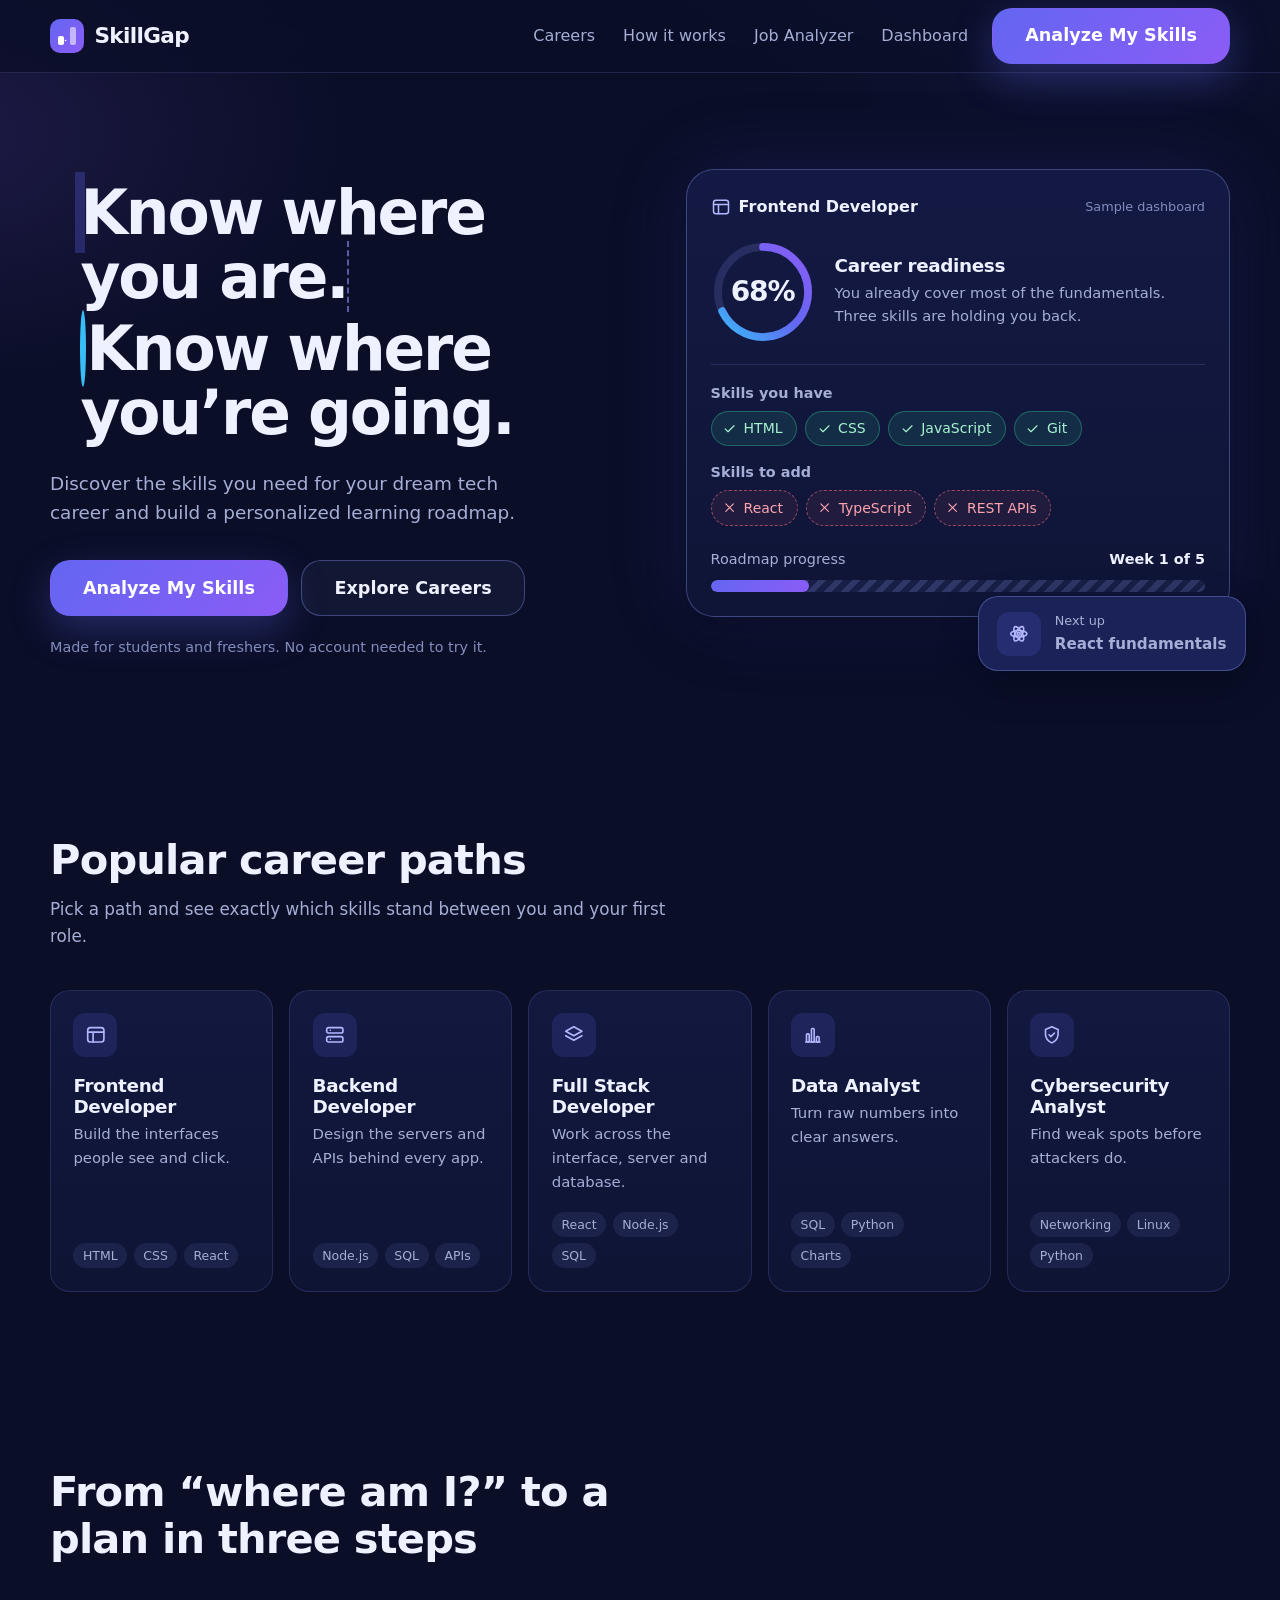
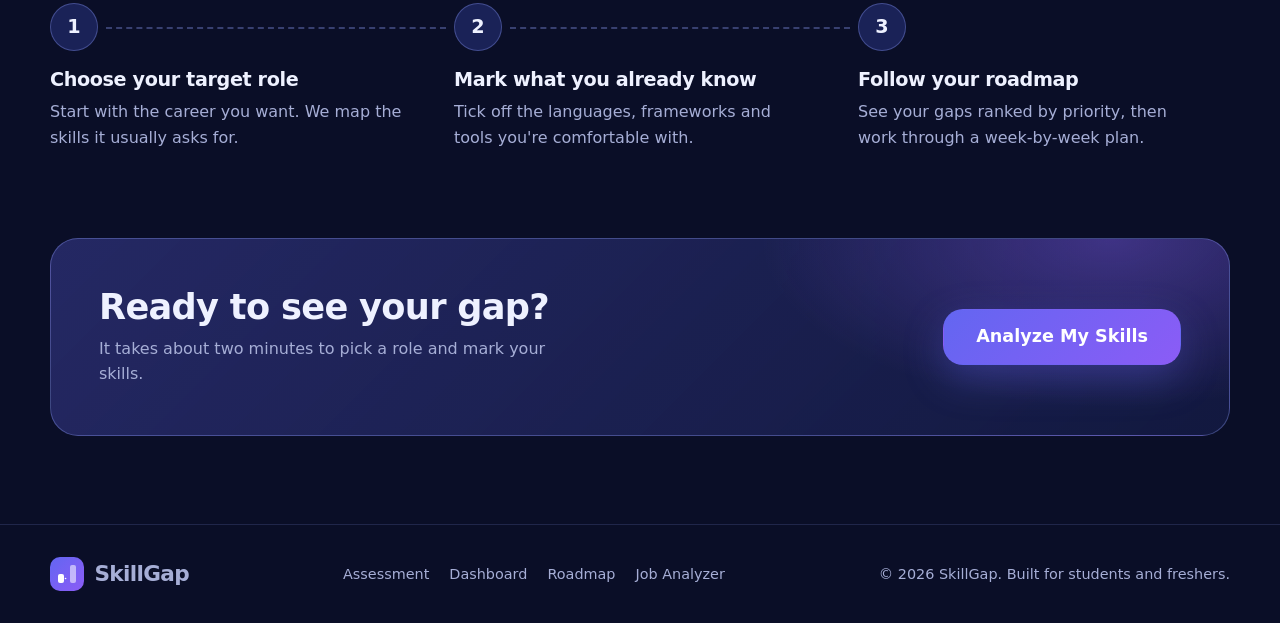
==== commit 0d0caf07: "sticky" ====
--- a/index.html
+++ b/index.html
@@ -31,8 +31,9 @@
         <a href="dashboard.html">Dashboard</a>
       </nav>
 
-      <a class="btn btn--primary btn--sm site-header__cta" href="assessment.html">Analyze My Skills</a>
-
+      <a class="btn btn--primary btn--lg sticky-analyze-btn" href="assessment.html">
+  Analyze My Skills
+</a>
       <button class="menu-toggle" type="button" data-nav-toggle aria-expanded="false" aria-controls="site-nav" aria-label="Open menu">
         <span class="icon" data-icon="menu"></span>
       </button>
--- a/style.css
+++ b/style.css
@@ -1,82 +1,3 @@
-<<<<<<< HEAD
-* {
-    margin: 0;
-    padding: 0;
-    box-sizing: border-box;
-}
-
-body {
-    font-family: Arial, sans-serif;
-    background: #0b1020;
-    color: white;
-    min-height: 100vh;
-
-    display: flex;
-    justify-content: center;
-    align-items: center;
-}
-
-.container {
-    width: 90%;
-    max-width: 650px;
-    background: #151c32;
-    padding: 40px;
-    border-radius: 20px;
-    box-shadow: 0 10px 30px rgba(0, 0, 0, 0.4);
-}
-
-h1 {
-    text-align: center;
-    margin-bottom: 10px;
-}
-
-.container > p {
-    text-align: center;
-    color: #b8c0d9;
-    margin-bottom: 30px;
-}
-
-label {
-    display: block;
-    margin: 15px 0 8px;
-}
-
-select {
-    width: 100%;
-    padding: 12px;
-    border-radius: 8px;
-    border: none;
-    font-size: 16px;
-}
-
-h2 {
-    margin-top: 30px;
-    margin-bottom: 15px;
-}
-
-input[type="checkbox"] {
-    margin-right: 8px;
-}
-
-button {
-    width: 100%;
-    margin-top: 30px;
-    padding: 14px;
-    border: none;
-    border-radius: 10px;
-    background: #4f7cff;
-    color: white;
-    font-size: 16px;
-    cursor: pointer;
-}
-
-button:hover {
-    opacity: 0.9;
-}
-
-#result {
-    margin-top: 25px;
-=======
 /* =========================================================
    SkillGap — shared design system
    Used by: index.html, assessment.html, dashboard.html,
@@ -591,7 +512,7 @@
 .hero__from::before,
 .hero__to::before {
   content: "";
-  position: absolute;
+  position: sticky;
   left: -1.9rem;
   top: calc(0.52em - 7px);
   width: 14px;
@@ -609,7 +530,7 @@
 /* the dashed path between the two markers */
 .hero__from::after {
   content: "";
-  position: absolute;
+  position: sticky;
   left: calc(-1.9rem + 6px);
   top: calc(0.52em + 7px);
   bottom: calc(-0.66em + 7px);
@@ -1470,7 +1391,7 @@
   .site-header__inner { min-height: 64px; }
 
   .hero__actions .btn { width: 100%; }
-  .preview__float { position: static; margin-top: 1rem; }
+  .preview__float { position: sticky; margin-top: 1rem; }
   .hero__preview { padding-bottom: 0; }
 
   .role-grid { grid-template-columns: 1fr; }
@@ -1508,5 +1429,4 @@
     animation: none !important;
     transition: none !important;
   }
->>>>>>> 3c63085 (style.css pushed)
 }
